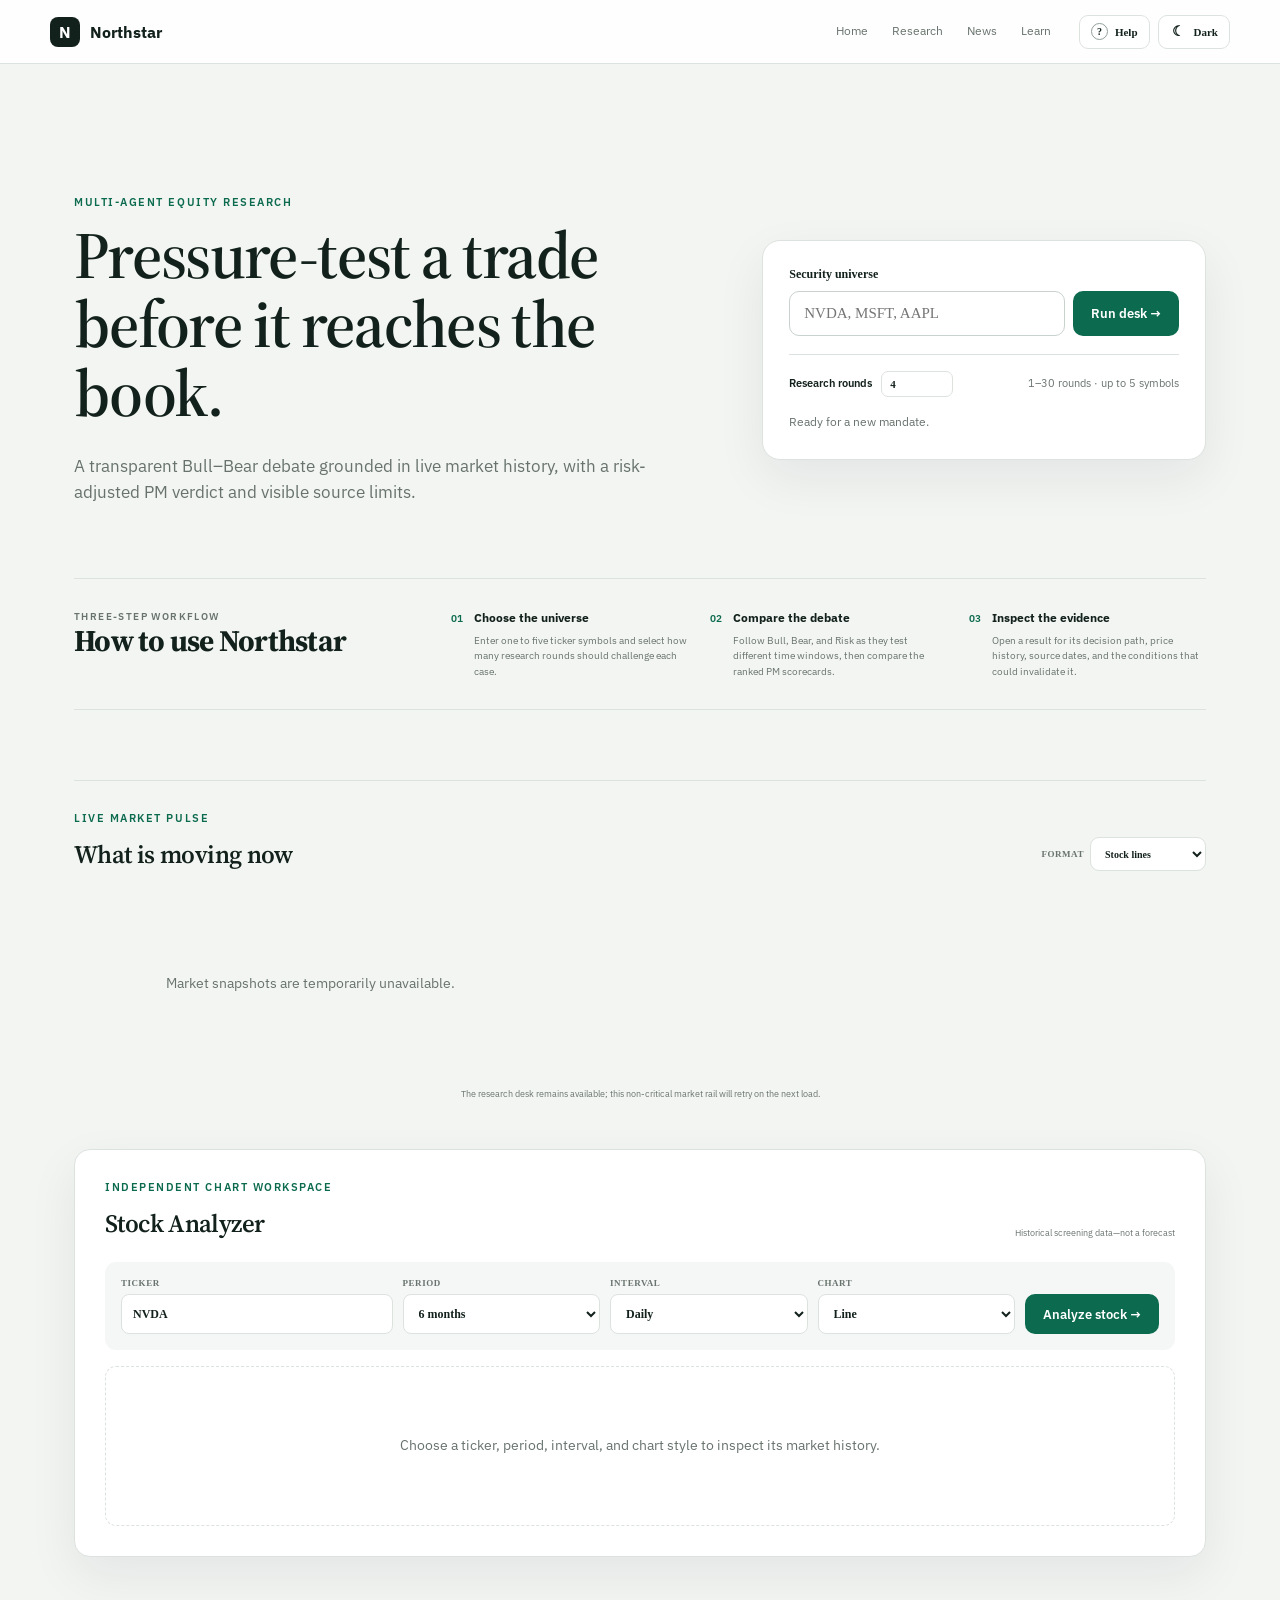
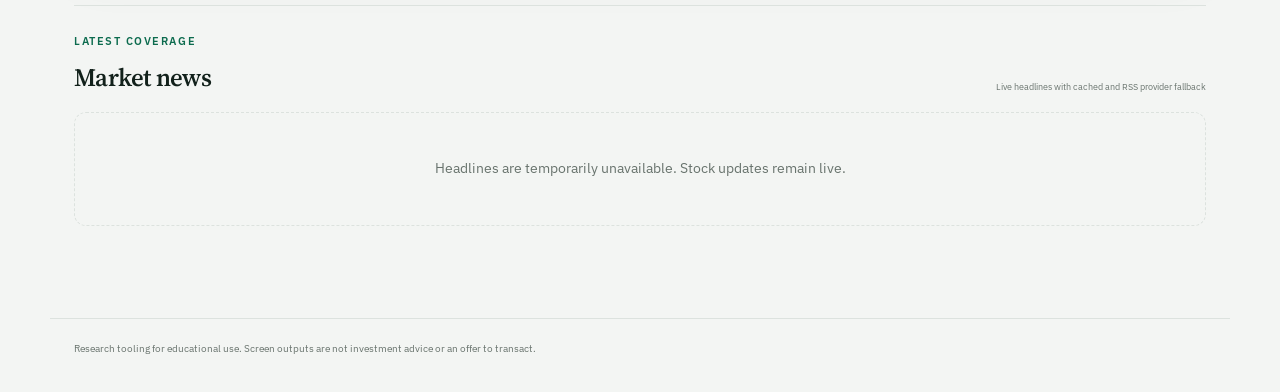
==== frontend/index.html @ edee2363 "Add public beginner learning guide" ====
<!doctype html>
<html lang="en">
<head>
  <meta charset="utf-8">
  <meta name="viewport" content="width=device-width, initial-scale=1">
  <meta name="description" content="Observable multi-agent public-equity research desk">
  <title>Northstar — Trade Debate Desk</title>
  <script>
    (() => {
      try {
        const saved = localStorage.getItem("northstar-theme");
        const theme = saved || (matchMedia("(prefers-color-scheme: dark)").matches ? "dark" : "light");
        document.documentElement.dataset.theme = theme;
        document.documentElement.style.colorScheme = theme;
      } catch (_) {}
    })();
  </script>
  <link rel="preconnect" href="https://fonts.googleapis.com">
  <link rel="preconnect" href="https://fonts.gstatic.com" crossorigin>
  <link href="https://fonts.googleapis.com/css2?family=IBM+Plex+Sans:wght@400;500;600&family=Source+Serif+4:opsz,wght@8..60,500;8..60,600&display=swap" rel="stylesheet">
  <link rel="stylesheet" href="style.css?v=20260731f">
</head>
<body>
  <header class="topbar">
    <a class="brand" href="/" aria-label="Northstar home"><span class="brand-mark">N</span><span>Northstar</span></a>
    <nav class="primary-nav" aria-label="Primary navigation">
      <a href="/">Home</a>
      <a href="#workspace">Research</a>
      <a href="/news.html">News</a>
      <a href="/beginners.html">Learn</a>
    </nav>
    <div class="topbar-actions">
      <button id="help-button" class="help-button" type="button" aria-label="Open guided help">
        <span aria-hidden="true">?</span> Help
      </button>
      <button id="theme-toggle" class="theme-toggle" type="button" aria-label="Switch to dark mode" aria-pressed="false">
        <span class="theme-icon" aria-hidden="true">☾</span>
        <span class="theme-label">Dark</span>
      </button>
    </div>
  </header>

  <main class="shell">
    <section class="hero">
      <div>
        <p class="kicker">Multi-agent equity research</p>
        <h1>Pressure-test a trade<br>before it reaches the book.</h1>
        <p class="lede">A transparent Bull–Bear debate grounded in live market history, with a risk-adjusted PM verdict and visible source limits.</p>
      </div>
      <form id="analyze-form" class="terminal">
        <label for="tickers">Security universe</label>
        <div class="input-row">
          <input id="tickers" name="tickers" placeholder="NVDA, MSFT, AAPL" autocomplete="off" spellcheck="false" required>
          <button id="run-button" type="submit">Run desk <span>→</span></button>
        </div>
        <div class="controls">
          <label for="rounds">Research rounds</label>
          <input id="rounds" name="rounds" type="number" min="1" max="30" value="4" inputmode="numeric">
          <span>1–30 rounds · up to 5 symbols</span>
        </div>
        <p id="status" class="status" role="status" aria-live="polite">Ready for a new mandate.</p>
      </form>
    </section>

    <section id="quick-guide" class="quick-guide" aria-labelledby="guide-title">
      <div class="guide-intro"><p class="kicker">Three-step workflow</p><h2 id="guide-title">How to use Northstar</h2></div>
      <ol>
        <li><span>01</span><div><strong>Choose the universe</strong><p>Enter one to five ticker symbols and select how many research rounds should challenge each case.</p></div></li>
        <li><span>02</span><div><strong>Compare the debate</strong><p>Follow Bull, Bear, and Risk as they test different time windows, then compare the ranked PM scorecards.</p></div></li>
        <li><span>03</span><div><strong>Inspect the evidence</strong><p>Open a result for its decision path, price history, source dates, and the conditions that could invalidate it.</p></div></li>
      </ol>
    </section>

    <section id="market-pulse" class="market-pulse" aria-labelledby="pulse-title">
      <div class="pulse-heading">
        <div>
          <p class="kicker">Live market pulse</p>
          <h2 id="pulse-title">What is moving now</h2>
        </div>
        <div class="pulse-controls" aria-label="Market pulse controls">
          <label for="pulse-format">Format</label>
          <select id="pulse-format" aria-label="Market graph format">
            <option value="line">Stock lines</option>
            <option value="box">Range boxes</option>
          </select>
        </div>
      </div>
      <div id="pulse-viewport" class="pulse-viewport" tabindex="0" aria-label="Recent stock updates">
        <div id="pulse-track" class="pulse-track">
          <div class="pulse-skeleton" aria-label="Loading market snapshots"><i></i><b></b><span></span></div>
          <div class="pulse-skeleton" aria-hidden="true"><i></i><b></b><span></span></div>
          <div class="pulse-skeleton" aria-hidden="true"><i></i><b></b><span></span></div>
          <div class="pulse-skeleton" aria-hidden="true"><i></i><b></b><span></span></div>
        </div>
      </div>
      <p id="pulse-status" class="pulse-status" aria-live="polite">Live daily market history from the same resilient data layer used by the research desk.</p>

      <section id="stock-analyzer" class="stock-analyzer" aria-labelledby="analyzer-title">
        <div class="analyzer-heading">
          <div><p class="kicker">Independent chart workspace</p><h2 id="analyzer-title">Stock Analyzer</h2></div>
          <span>Historical screening data—not a forecast</span>
        </div>
        <form id="analyzer-form" class="analyzer-form">
          <label>Ticker<input id="analyzer-symbol" name="symbol" value="NVDA" maxlength="10" required></label>
          <label>Period<select id="analyzer-period" name="period"><option value="1mo">1 month</option><option value="3mo">3 months</option><option value="6mo" selected>6 months</option><option value="1y">1 year</option><option value="2y">2 years</option></select></label>
          <label>Interval<select id="analyzer-interval" name="interval"><option value="1d">Daily</option><option value="1wk">Weekly</option></select></label>
          <label>Chart<select id="analyzer-chart-type" name="chart"><option value="line">Line</option><option value="candle">Candlestick</option></select></label>
          <button id="analyzer-submit" type="submit">Analyze stock →</button>
        </form>
        <div id="analyzer-output" class="analyzer-output" aria-live="polite">
          <div class="analyzer-empty">Choose a ticker, period, interval, and chart style to inspect its market history.</div>
        </div>
      </section>

      <div class="news-heading">
        <div><p class="kicker">Latest coverage</p><h2>Market news</h2></div>
        <span>Live headlines with cached and RSS provider fallback</span>
      </div>
      <div id="news-grid" class="news-grid">
        <div class="news-skeleton"><i></i><b></b><span></span></div>
        <div class="news-skeleton"><i></i><b></b><span></span></div>
        <div class="news-skeleton"><i></i><b></b><span></span></div>
      </div>
      <div class="news-more-row">
        <button id="news-more" class="news-more" type="button" hidden>Show more articles</button>
      </div>
    </section>

    <section id="workspace" class="workspace" hidden>
      <div class="workspace-head">
        <div><p class="kicker">Research run</p><h2>Investment committee feed</h2></div>
        <div id="run-meta" class="run-meta"></div>
      </div>
      <div id="analysis-progress" class="analysis-progress" role="progressbar" aria-label="Analysis progress" aria-valuemin="0" aria-valuemax="100" aria-valuenow="0">
        <div class="progress-copy"><strong id="progress-stage">Opening the research desk</strong><span id="progress-percent">0%</span></div>
        <div class="progress-track"><span id="progress-fill"></span></div>
      </div>
      <div class="desk-grid">
        <aside class="process-card">
          <div class="section-title"><span>Live agent room</span><span id="event-count">0 events</span></div>
          <div id="debate" class="debate" aria-live="polite"></div>
        </aside>
        <section class="output-card">
          <div class="section-title"><span>PM scorecard</span><span id="source-badge" class="badge">Running</span></div>
          <div id="results" class="results"></div>
        </section>
      </div>
      <details class="method">
        <summary>Methodology & limitations</summary>
        <p id="methodology"></p>
      </details>
    </section>
  </main>

  <footer>Research tooling for educational use. Screen outputs are not investment advice or an offer to transact.</footer>

  <dialog id="stock-detail" class="stock-detail">
    <button id="detail-close" class="detail-close" type="button" aria-label="Close stock detail">×</button>
    <div id="detail-content"></div>
  </dialog>

  <div id="tour" class="tour" hidden>
    <div class="tour-shade" aria-hidden="true"></div>
    <div id="tour-focus" class="tour-focus" aria-hidden="true"></div>
    <section id="tour-card" class="tour-card" role="dialog" aria-modal="true" aria-labelledby="tour-title" aria-describedby="tour-copy">
      <div class="tour-card-head">
        <span id="tour-progress" class="tour-progress">1 of 6</span>
        <button id="tour-close" class="tour-close" type="button" aria-label="Close guided help">×</button>
      </div>
      <p id="tour-kicker" class="tour-kicker">Start here</p>
      <h2 id="tour-title">Choose what to research</h2>
      <p id="tour-copy">Enter up to five ticker symbols and choose 1–30 rounds. Each round tests a different time window and risk lens.</p>
      <div class="tour-actions">
        <button id="tour-back" class="tour-back" type="button">Back</button>
        <button id="tour-next" class="tour-next" type="button">Next <span aria-hidden="true">→</span></button>
      </div>
    </section>
  </div>
  <script src="script.js?v=20260731f"></script>
</body>
</html>
---- frontend/style.css ----
:root{--bg:#f3f5f3;--surface:#fff;--ink:#12211b;--muted:#68736d;--line:#dce2de;--green:#0c6b4e;--green-soft:#e3f1eb;--red:#a53d45;--amber:#9b6a11;--navy:#173b45;--radius:14px;--shadow:0 18px 50px rgba(18,33,27,.07)}html,body{max-width:100%;overflow-x:clip}
*{box-sizing:border-box}html{scroll-behavior:smooth}body{margin:0;background:var(--bg);color:var(--ink);font:14px/1.55 "DM Sans",sans-serif;-webkit-font-smoothing:antialiased}.topbar{height:64px;padding:0 max(24px,calc((100vw - 1180px)/2));display:flex;align-items:center;justify-content:space-between;background:rgba(255,255,255,.9);border-bottom:1px solid var(--line);position:sticky;top:0;z-index:5;backdrop-filter:blur(14px)}.brand{display:flex;gap:10px;align-items:center;color:var(--ink);font:700 16px Manrope;text-decoration:none}.brand-mark{display:grid;place-items:center;width:30px;height:30px;border-radius:8px;background:var(--ink);color:#fff}.system{font-size:12px;color:var(--muted)}.pulse{display:inline-block;width:7px;height:7px;border-radius:50%;background:#20a273;margin-right:7px;box-shadow:0 0 0 4px #dff3eb}.shell{max-width:1180px;margin:auto;padding:76px 24px 64px}.hero{display:grid;grid-template-columns:1fr minmax(420px,.72fr);gap:72px;align-items:center;min-height:420px}.kicker{text-transform:uppercase;letter-spacing:.14em;font:600 11px Manrope;color:var(--green);margin:0 0 12px}.hero h1{font:600 clamp(42px,5.2vw,66px)/1.05 Manrope;margin:0;letter-spacing:-.045em}.lede{font-size:17px;color:var(--muted);max-width:610px;margin:24px 0 0}.terminal{background:var(--surface);border:1px solid var(--line);border-radius:18px;padding:26px;box-shadow:var(--shadow)}.terminal>label{display:block;font:600 12px Manrope;margin-bottom:9px}.input-row{display:flex;gap:8px}.input-row input{min-width:0;flex:1;border:1px solid #c9d2cd;border-radius:10px;padding:13px 14px;font:500 15px "DM Sans";text-transform:uppercase}.input-row input:focus,.controls select:focus{outline:3px solid #d9eee6;border-color:var(--green)}button{border:0;border-radius:10px;background:var(--green);color:#fff;padding:0 18px;font:600 13px Manrope;cursor:pointer;white-space:nowrap}button:hover{background:#095b42}button:disabled{opacity:.5;cursor:wait}.controls{display:flex;align-items:center;gap:9px;border-top:1px solid var(--line);margin-top:18px;padding-top:16px;color:var(--muted);font-size:11px}.controls label{font-weight:600;color:var(--ink)}.controls select{border:1px solid var(--line);border-radius:7px;padding:5px 7px;background:#fff;color:var(--ink);margin-right:auto}.status{min-height:20px;margin:16px 0 0;color:var(--muted);font-size:12px}.status[data-tone=error]{color:var(--red)}.workspace{scroll-margin-top:84px;margin-top:76px}.workspace-head{display:flex;align-items:end;justify-content:space-between;border-bottom:1px solid var(--line);padding-bottom:18px;margin-bottom:18px}.workspace h2{font:600 26px Manrope;margin:0}.run-meta{color:var(--muted);font-size:12px}.desk-grid{display:grid;grid-template-columns:minmax(0,.88fr) minmax(0,1.12fr);gap:18px}.process-card,.output-card{background:var(--surface);border:1px solid var(--line);border-radius:var(--radius);box-shadow:0 8px 30px rgba(18,33,27,.04);overflow:hidden}.section-title{height:52px;padding:0 18px;display:flex;align-items:center;justify-content:space-between;border-bottom:1px solid var(--line);font:600 12px Manrope}.section-title>span:last-child{font:500 10px "DM Sans";color:var(--muted)}.debate{height:610px;overflow:auto;padding:8px 18px}.message{display:grid;grid-template-columns:34px 1fr;gap:10px;padding:14px 0;border-bottom:1px solid #edf0ee;animation:arrive .25s ease}.avatar{width:30px;height:30px;border-radius:9px;display:grid;place-items:center;background:#edf2ef;color:var(--navy);font:700 10px Manrope}.message[data-stance=bull] .avatar{background:var(--green-soft);color:var(--green)}.message[data-stance=bear] .avatar{background:#f8e8e9;color:var(--red)}.message[data-stance=risk] .avatar{background:#f8f0dd;color:var(--amber)}.message[data-stance=decision] .avatar{background:var(--ink);color:#fff}.message-head{display:flex;justify-content:space-between;font-size:11px}.message-head span{color:var(--muted)}.message p{font-size:12px;color:#4f5b55;margin:4px 0 0}.results{padding:18px;display:grid;gap:12px}.badge{padding:3px 8px;border-radius:20px;background:#eef1ef}.badge[data-status=live]{background:var(--green-soft)!important;color:var(--green)!important}.badge[data-status=partial],.badge[data-status=unavailable]{background:#f8f0dd!important;color:var(--amber)!important}.trade{border:1px solid var(--line);border-radius:11px;padding:17px}.trade-top{display:flex;justify-content:space-between;align-items:start}.trade-top>div:first-child{display:flex;align-items:center;gap:9px}.rank{font:600 10px Manrope;color:#9aa39e}.trade h3{font:700 20px Manrope;margin:0}.direction{text-transform:uppercase;font:700 9px Manrope;padding:4px 7px;border-radius:5px;background:#eef1ef}.direction[data-direction=long]{background:var(--green-soft);color:var(--green)}.direction[data-direction=short]{background:#f8e8e9;color:var(--red)}.score{text-align:right}.score strong{font:700 20px Manrope;display:block}.score span{font-size:9px;color:var(--muted);text-transform:uppercase;letter-spacing:.08em}.metrics{display:grid;grid-template-columns:repeat(3,1fr);gap:1px;background:var(--line);margin:15px 0}.metrics div{background:#fafbfa;padding:9px}.metrics span{display:block;color:var(--muted);font-size:9px;text-transform:uppercase;letter-spacing:.07em}.metrics strong{font-size:13px}.positive{color:var(--green)}.negative{color:var(--red)}.thesis{font-size:12px;color:#4e5954;margin:0}.confidence{height:3px;background:#e6ebe8;margin:14px 0}.confidence span{height:100%;display:block;background:var(--green)}details{font-size:11px}summary{cursor:pointer;color:var(--green);font-weight:600}.evidence{display:grid;grid-template-columns:repeat(3,1fr);gap:7px;margin-top:11px}.evidence p{background:#f6f8f7;border-radius:7px;padding:8px;margin:0}.evidence strong,.evidence span,.evidence small{display:block}.evidence small{color:var(--muted);font-size:8px;margin-top:3px}.trade ul{padding-left:16px;color:var(--muted)}.method{margin-top:12px;background:#e9eeeb;border-radius:10px;padding:13px 16px}.method p{color:var(--muted);font-size:11px;margin:8px 0 0}.loader,.empty{padding:65px 20px;text-align:center;color:var(--muted)}.loader i{display:block;width:22px;height:22px;margin:0 auto 12px;border:2px solid var(--line);border-top-color:var(--green);border-radius:50%;animation:spin .8s linear infinite}.empty strong{display:block;color:var(--ink)}footer{max-width:1180px;margin:auto;border-top:1px solid var(--line);padding:22px 24px 36px;color:var(--muted);font-size:10px}@keyframes spin{to{transform:rotate(360deg)}}@keyframes arrive{from{opacity:0;transform:translateY(5px)}}@media(max-width:850px){.shell{padding-top:48px}.hero{grid-template-columns:1fr;gap:36px}.desk-grid{grid-template-columns:1fr}.debate{height:420px}.system{display:none}}@media(max-width:520px){.shell{padding:36px 15px}.hero h1{font-size:39px}.terminal{padding:18px}.input-row{display:grid}.input-row button{height:44px}.controls>span{display:none}.workspace-head{align-items:start;gap:12px}.evidence{grid-template-columns:1fr}.metrics{grid-template-columns:1fr}.debate{height:360px}}
@media(prefers-reduced-motion:reduce){*{scroll-behavior:auto!important;animation:none!important}}
.pulse-warn{background:#c6861a;box-shadow:0 0 0 4px #faefd9}

/* Interactive price evidence */
.chart-widget{margin:16px 0 14px;padding:14px 14px 8px;border:1px solid var(--line);border-radius:10px;background:#fbfcfb}
.chart-head{display:flex;align-items:flex-start;justify-content:space-between;gap:12px;margin-bottom:7px}.chart-head>div:first-child{display:flex;align-items:baseline;gap:8px;flex-wrap:wrap}.chart-label{flex-basis:100%;font:600 10px Manrope;text-transform:uppercase;letter-spacing:.09em;color:var(--muted)}.chart-head strong{font:700 16px Manrope}.chart-head small{font-size:9px;color:var(--muted)}.range-control{display:flex;padding:2px;border:1px solid var(--line);border-radius:7px;background:#fff}.range-control button{padding:4px 8px;border-radius:5px;background:transparent;color:var(--muted);font:600 9px Manrope}.range-control button[aria-pressed=true]{background:var(--ink);color:#fff}.chart-stage{position:relative}.price-chart{display:block;width:100%;height:auto;min-height:150px;outline:none}.price-chart:focus-visible{outline:3px solid #d9eee6;border-radius:6px}.chart-grid{stroke:#e6ebe8;stroke-width:1}.axis-label{fill:#8a948f;font:8px "DM Sans"}.chart-area{pointer-events:none}.chart-line{fill:none;stroke:var(--green);stroke-width:2.5;stroke-linecap:round;stroke-linejoin:round;pointer-events:none}.chart-hit{fill:transparent;cursor:crosshair}.chart-cursor{stroke:#6f7c76;stroke-width:1;stroke-dasharray:3 3;pointer-events:none}.chart-point{fill:#fff;stroke:var(--green);stroke-width:2.5;pointer-events:none}.chart-tooltip{position:absolute;z-index:2;transform:translate(-50%,-112%);display:grid;min-width:92px;padding:7px 9px;border-radius:7px;background:var(--ink);color:#fff;box-shadow:0 7px 18px rgba(18,33,27,.2);pointer-events:none;text-align:center}.chart-tooltip strong{font:600 11px Manrope}.chart-tooltip span{font-size:8px;color:#cbd4cf}.chart-tooltip[hidden]{display:none}.chart-source,.chart-empty{margin:3px 0 0;color:var(--muted);font-size:8px}.chart-empty{padding:34px;text-align:center}

/* Guided help vignette */
.topbar-actions{display:flex;align-items:center;gap:18px}.help-button{display:flex;align-items:center;gap:7px;height:34px;padding:0 11px;background:#fff;color:var(--ink);border:1px solid var(--line);border-radius:9px;font:600 11px Manrope}.help-button:hover{background:#f2f6f4;border-color:#bdcac3}.help-button>span{display:grid;place-items:center;width:17px;height:17px;border:1px solid #91a099;border-radius:50%;font-size:10px}.tour[hidden]{display:none}.tour{position:fixed;inset:0;z-index:1000}.tour-shade{display:none}.tour-focus{position:fixed;z-index:1000;border:2px solid #78b59f;border-radius:14px;box-shadow:0 0 0 9999px rgba(11,23,18,.66),0 0 0 5px rgba(120,181,159,.2);pointer-events:none;transition:all .24s ease}.tour-card{position:fixed;z-index:1001;padding:20px;border:1px solid rgba(255,255,255,.2);border-radius:14px;background:#fff;color:var(--ink);box-shadow:0 22px 70px rgba(0,0,0,.3);outline:none;transition:left .24s ease,top .24s ease}.tour-card-head{display:flex;align-items:center;justify-content:space-between}.tour-progress{font:600 9px Manrope;color:var(--muted);text-transform:uppercase;letter-spacing:.1em}.tour-close{display:grid;place-items:center;width:28px;height:28px;padding:0;border:0;border-radius:50%;background:#eff3f1;color:var(--ink);font-size:18px}.tour-kicker{margin:14px 0 5px;color:var(--green);font:600 10px Manrope;text-transform:uppercase;letter-spacing:.1em}.tour-card h2{margin:0;font:600 19px/1.25 Manrope}.tour-card>p:not(.tour-kicker){margin:9px 0 18px;color:#5f6b65;font-size:12px}.tour-actions{display:flex;align-items:center;justify-content:space-between;gap:8px}.tour-actions button{min-width:82px;height:36px}.tour-back{background:#edf2ef;color:var(--ink)}.tour-back:disabled{visibility:hidden}.tour-next{background:var(--green)}.tour-open{overflow:hidden}

@media(max-width:850px){.topbar-actions{gap:8px}.help-button{padding:0 9px}.help-button>span{width:16px;height:16px}.tour-focus{transition:none}.tour-card{transition:none}}
@media(max-width:520px){.chart-widget{margin-left:-4px;margin-right:-4px;padding:10px 8px 6px}.price-chart{min-height:128px}.chart-head>div:first-child{gap:5px}.system{display:none}.tour-card{left:16px!important;right:16px;width:auto!important;bottom:16px;top:auto!important}.tour-focus{border-radius:10px}}

/* Theme control and dark palette */
.theme-toggle{display:flex;align-items:center;gap:7px;height:34px;padding:0 11px;background:var(--surface);color:var(--ink);border:1px solid var(--line);border-radius:9px;font:600 11px Manrope}.theme-toggle:hover{background:var(--surface-soft,#f2f6f4);border-color:var(--line-strong,#bdcac3)}.theme-icon{display:grid;place-items:center;width:17px;height:17px;font-size:14px;line-height:1}
:root[data-theme="dark"]{--bg:#0e1512;--surface:#151f1b;--surface-soft:#1b2822;--ink:#edf5f0;--muted:#9aa9a1;--line:#2a3932;--line-strong:#3d5047;--green:#4fc39a;--green-soft:#183a2d;--red:#f08087;--amber:#e0ad4f;--navy:#a8d8e2;--shadow:0 18px 50px rgba(0,0,0,.26)}
:root[data-theme="dark"] body{background:var(--bg)}:root[data-theme="dark"] .topbar{background:rgba(14,21,18,.9)}:root[data-theme="dark"] .brand-mark{background:#edf5f0;color:#12211b}:root[data-theme="dark"] .terminal,:root[data-theme="dark"] .process-card,:root[data-theme="dark"] .output-card,:root[data-theme="dark"] .trade{background:var(--surface)}:root[data-theme="dark"] .input-row input,:root[data-theme="dark"] .controls select{background:#101814;color:var(--ink);border-color:var(--line-strong)}:root[data-theme="dark"] .input-row input::placeholder{color:#75847c}:root[data-theme="dark"] .help-button{background:var(--surface);color:var(--ink);border-color:var(--line)}:root[data-theme="dark"] .help-button:hover{background:var(--surface-soft);border-color:var(--line-strong)}:root[data-theme="dark"] .message{border-color:#26352e}:root[data-theme="dark"] .message p,:root[data-theme="dark"] .thesis{color:#bdcac3}:root[data-theme="dark"] .avatar{background:#24332c}:root[data-theme="dark"] .message[data-stance=bear] .avatar{background:#42272b}:root[data-theme="dark"] .message[data-stance=risk] .avatar{background:#3f3520}:root[data-theme="dark"] .metrics div,:root[data-theme="dark"] .evidence p,:root[data-theme="dark"] .chart-widget{background:#111a16}:root[data-theme="dark"] .confidence,:root[data-theme="dark"] .chart-grid{background:#293831}:root[data-theme="dark"] .range-control{background:#101814}:root[data-theme="dark"] .range-control button[aria-pressed=true]{background:#e6f0eb;color:#12211b}:root[data-theme="dark"] .chart-grid{stroke:#2b3b34}:root[data-theme="dark"] .chart-point{fill:#111a16}:root[data-theme="dark"] .method{background:#17231e}:root[data-theme="dark"] .badge{background:#25322c}:root[data-theme="dark"] .tour-card{background:#17211d;color:var(--ink);border-color:#3a4a43}:root[data-theme="dark"] .tour-card>p:not(.tour-kicker){color:#afbeb6}:root[data-theme="dark"] .tour-close,:root[data-theme="dark"] .tour-back{background:#26342e;color:var(--ink)}
@media(max-width:520px){.theme-toggle{padding:0 9px}.theme-label{display:none}}

/* Deliberate analysis progress and custom round depth */
.controls input[type="number"]{width:72px;margin-right:auto;padding:6px 8px;border:1px solid var(--line);border-radius:7px;background:var(--surface);color:var(--ink);font:600 11px "DM Sans"}.controls input[type="number"]:focus{outline:3px solid #d9eee6;border-color:var(--green)}.analysis-progress{margin:0 0 18px;padding:13px 16px;border:1px solid var(--line);border-radius:10px;background:var(--surface);transition:opacity .25s ease}.progress-copy{display:flex;justify-content:space-between;gap:12px;margin-bottom:8px;font-size:10px}.progress-copy strong{font:600 10px Manrope;color:var(--ink)}.progress-copy span{color:var(--muted);font-variant-numeric:tabular-nums}.progress-track{height:5px;border-radius:10px;background:#dfe6e2;overflow:hidden}.progress-track span{display:block;width:0;height:100%;border-radius:inherit;background:linear-gradient(90deg,var(--green),#4fc39a);transition:width .2s ease}.analysis-progress[data-complete="true"] .progress-track span{background:var(--green)}.rank{min-width:18px}
:root[data-theme="dark"] .controls input[type="number"]{background:#101814;border-color:var(--line-strong)}:root[data-theme="dark"] .analysis-progress{background:var(--surface)}:root[data-theme="dark"] .progress-track{background:#2a3932}
@media(max-width:520px){.controls input[type="number"]{margin-right:0}.controls{flex-wrap:wrap}.analysis-progress{padding:11px 13px}}

/* Keep walkthrough instructions anchored while the spotlight moves */
.tour-card{left:50%;top:50%;width:min(360px,calc(100vw - 32px));max-height:calc(100vh - 32px);overflow:auto;transform:translate(-50%,-50%);transition:opacity .2s ease,transform .2s ease}
@media(max-width:520px){.tour-card{left:50%!important;right:auto!important;top:50%!important;bottom:auto!important;width:calc(100vw - 32px)!important;transform:translate(-50%,-50%)}}

/* Multi-security hierarchy, full-height room, and debate evidence chart */
.process-card{display:flex;min-height:0;flex-direction:column}.debate{height:auto;min-height:610px;flex:1}.output-card{min-width:0}
.trade{position:relative;transition:border-color .2s ease,box-shadow .2s ease}.trade[data-rank="1"]{border:2px solid #d5ad35;box-shadow:inset 0 0 0 1px rgba(213,173,53,.14),0 8px 22px rgba(139,104,0,.08)}.trade[data-rank="2"]{border:2px solid #aeb4bd;box-shadow:inset 0 0 0 1px rgba(174,180,189,.12)}.trade[data-rank="3"]{border:2px solid #a66a43;box-shadow:inset 0 0 0 1px rgba(166,106,67,.12)}
.trade[data-rank="1"] .rank{background:#f6e6a9;color:#6d5200}.trade[data-rank="2"] .rank{background:#e7eaee;color:#515964}.trade[data-rank="3"] .rank{background:#ead1bf;color:#714323}.rank{display:inline-flex;align-items:center;justify-content:center;min-height:22px;padding:3px 7px;border-radius:6px;background:#eef1ef;font-weight:700;letter-spacing:.04em}
.trade-actions{display:flex;align-items:center;gap:10px}.trade-expand{height:30px;padding:0 10px;border:1px solid var(--line);background:var(--surface);color:var(--ink);font-size:9px}.trade-expand:hover{background:var(--surface-soft,#f2f6f4)}.trade-body[hidden]{display:none}
.debate-chart-widget{margin:16px 0 14px;padding:14px 14px 8px;border:1px solid var(--line);border-radius:10px;background:#fbfcfb}.debate-chart-head{display:flex;justify-content:space-between;gap:12px;align-items:flex-start}.debate-chart-head>div:first-child{display:grid;gap:2px}.debate-chart-head>div:first-child span{font:600 9px Manrope;text-transform:uppercase;letter-spacing:.09em;color:var(--muted)}.debate-chart-head strong{font:600 12px Manrope}.debate-legend{display:flex;gap:10px;font:600 9px Manrope}.debate-legend span{display:flex;align-items:center;gap:5px}.debate-legend span:before{content:"";width:8px;height:3px;border-radius:3px;background:var(--green)}.debate-legend [data-series="bear"]:before{background:var(--red)}
.debate-chart-stage{position:relative}.debate-chart{display:block;width:100%;height:auto;min-height:145px;outline:none}.debate-chart:focus-visible{outline:3px solid #d9eee6;border-radius:6px}.debate-grid{stroke:var(--line);stroke-width:1}.debate-grid.midpoint{stroke-dasharray:4 4;stroke:var(--muted)}.debate-line{fill:none;stroke-width:2.5;stroke-linecap:round;stroke-linejoin:round;pointer-events:none}.bull-line{stroke:var(--green)}.bear-line{stroke:var(--red)}.debate-node{stroke-width:2;pointer-events:none;transition:r .12s ease}.bull-node{fill:var(--surface);stroke:var(--green)}.bear-node{fill:var(--surface);stroke:var(--red)}.debate-node.active{r:5}.debate-hit{fill:transparent;cursor:crosshair}.debate-tooltip{position:absolute;z-index:2;display:grid;min-width:152px;padding:8px 10px;border-radius:7px;background:var(--ink);color:var(--surface);box-shadow:0 7px 18px rgba(0,0,0,.2);pointer-events:none;transform:translate(-50%,-104%);text-align:center}.debate-tooltip strong{font:600 10px Manrope}.debate-tooltip span{font-size:9px}.debate-tooltip small{color:var(--muted);font-size:8px}.debate-tooltip[hidden]{display:none}

/* Neutral black dark mode; color is reserved for evidence and status. */
:root[data-theme="dark"]{--bg:#050506;--surface:#0d0d0f;--surface-soft:#171719;--ink:#f2f2f1;--muted:#9d9da2;--line:#29292c;--line-strong:#414146;--green:#4fc39a;--green-soft:#10271f;--red:#f08087;--amber:#e0ad4f;--navy:#a8d8e2;--shadow:0 18px 50px rgba(0,0,0,.48)}
:root[data-theme="dark"] .topbar{background:rgba(5,5,6,.92)}:root[data-theme="dark"] .brand-mark{background:#f2f2f1;color:#080809}:root[data-theme="dark"] .input-row input,:root[data-theme="dark"] .controls select,:root[data-theme="dark"] .controls input[type="number"]{background:#09090a}:root[data-theme="dark"] .message{border-color:#29292c}:root[data-theme="dark"] .message p,:root[data-theme="dark"] .thesis{color:#b8b8bd}:root[data-theme="dark"] .avatar{background:#232326}:root[data-theme="dark"] .metrics div,:root[data-theme="dark"] .evidence p,:root[data-theme="dark"] .chart-widget,:root[data-theme="dark"] .debate-chart-widget{background:#09090a}:root[data-theme="dark"] .confidence,:root[data-theme="dark"] .progress-track{background:#252528}:root[data-theme="dark"] .range-control{background:#09090a}:root[data-theme="dark"] .range-control button[aria-pressed=true]{background:#f0f0ef;color:#09090a}:root[data-theme="dark"] .chart-grid{stroke:#29292c}:root[data-theme="dark"] .chart-point{fill:#09090a}:root[data-theme="dark"] .method{background:#111113}:root[data-theme="dark"] .badge{background:#242426}:root[data-theme="dark"] .direction[data-direction="watch"]{background:#29292c;color:#d7d7da}:root[data-theme="dark"] .tour-card{background:#101012;border-color:#39393d}:root[data-theme="dark"] .tour-close,:root[data-theme="dark"] .tour-back{background:#252528}:root[data-theme="dark"] .bull-node,:root[data-theme="dark"] .bear-node{fill:#09090a}:root[data-theme="dark"] .trade-expand{background:#111113}

@media(max-width:850px){.process-card{height:520px}.debate{min-height:0}.trade-actions{align-items:flex-end;flex-direction:column}.debate-chart{min-height:130px}}
@media(max-width:520px){.process-card{height:440px}.trade-top{gap:12px}.trade-top>div:first-child{flex-wrap:wrap}.trade-actions{gap:5px}.trade-expand{height:28px}.debate-chart-widget{margin-left:-4px;margin-right:-4px;padding:10px 8px 6px}.debate-legend{display:grid;gap:2px}.debate-chart{min-height:120px}}

/* Live market pulse and sourced news */
.market-pulse{margin-top:38px;padding:30px 0 8px;border-top:1px solid var(--line)}.pulse-heading,.news-heading{display:flex;align-items:end;justify-content:space-between;gap:20px}.pulse-heading h2,.news-heading h2{margin:0;font:600 25px Manrope}.pulse-controls{display:flex;gap:6px}.pulse-controls button{height:34px;min-width:36px;padding:0 11px;border:1px solid var(--line);background:var(--surface);color:var(--ink)}.pulse-controls button:hover{background:var(--surface-soft,#f2f6f4)}.pulse-viewport{margin:20px calc(50% - 50vw) 0;padding:18px max(24px,calc((100vw - 1180px)/2));overflow-x:auto;scrollbar-width:none;scroll-snap-type:x mandatory;outline:none}.pulse-viewport::-webkit-scrollbar{display:none}.pulse-viewport:focus-visible{outline:3px solid #d9eee6;outline-offset:-3px}.pulse-track{display:flex;gap:16px;width:max-content;min-width:100%}.pulse-card{width:min(330px,72vw);padding:18px;border:1px solid var(--line);border-radius:13px;background:var(--surface);box-shadow:0 8px 24px rgba(18,33,27,.05);scroll-snap-align:center;opacity:.58;transform:scale(.9);transition:transform .45s ease,opacity .45s ease,box-shadow .45s ease}.pulse-card.is-active{opacity:1;transform:scale(1.06);box-shadow:0 16px 38px rgba(18,33,27,.13)}.pulse-card-head{display:flex;align-items:center;justify-content:space-between}.pulse-card-head strong{font:700 17px Manrope}.pulse-card-head span{font:600 12px Manrope}.pulse-price{margin-top:3px;font:600 12px Manrope;color:var(--muted)}.pulse-chart{display:block;width:100%;height:76px;margin:10px 0 6px;overflow:visible}.pulse-chart path{fill:none;stroke:var(--green);stroke-width:2.4;stroke-linecap:round;stroke-linejoin:round}.pulse-chart.negative-chart path{stroke:var(--red)}.pulse-card-foot{display:flex;justify-content:space-between;gap:12px;color:var(--muted);font-size:8px}.pulse-card-foot span:last-child{overflow:hidden;text-overflow:ellipsis;white-space:nowrap;text-align:right}.pulse-loading{display:grid;min-height:150px;width:min(520px,80vw);place-items:center;color:var(--muted)}.pulse-status{margin:10px 0 0;text-align:center;color:var(--muted);font-size:9px}
.news-heading{margin-top:48px;padding-top:28px;border-top:1px solid var(--line)}.news-heading>span{max-width:310px;text-align:right;color:var(--muted);font-size:9px}.news-grid{display:grid;grid-template-columns:repeat(3,1fr);gap:12px;margin-top:18px}.news-card{display:flex;min-height:145px;flex-direction:column;padding:17px;border:1px solid var(--line);border-radius:12px;background:var(--surface);color:var(--ink);text-decoration:none;transition:transform .2s ease,border-color .2s ease,box-shadow .2s ease}.news-card:hover,.news-card:focus-visible{transform:translateY(-3px);border-color:var(--green);box-shadow:0 12px 28px rgba(18,33,27,.08);outline:none}.news-card.lead-news{grid-column:span 2}.news-meta{font-size:8px;color:var(--muted);text-transform:uppercase;letter-spacing:.06em}.news-card strong{margin:12px 0 20px;font:600 15px/1.4 Manrope}.lead-news strong{max-width:680px;font-size:19px}.news-link{margin-top:auto;color:var(--green);font:600 9px Manrope}.news-loading{grid-column:1/-1;padding:45px;text-align:center;color:var(--muted);border:1px dashed var(--line);border-radius:12px}
:root[data-theme="dark"] .pulse-card,:root[data-theme="dark"] .news-card,:root[data-theme="dark"] .pulse-controls button{background:#0d0d0f}:root[data-theme="dark"] .pulse-card.is-active{box-shadow:0 18px 42px rgba(0,0,0,.62)}
@media(prefers-reduced-motion:reduce){.pulse-card{transition:none}.news-card{transition:none}}
@media(max-width:850px){.market-pulse{margin-top:56px}.news-grid{grid-template-columns:repeat(2,1fr)}.news-card.lead-news{grid-column:span 2}}
@media(max-width:520px){.pulse-heading,.news-heading{align-items:start}.pulse-heading h2,.news-heading h2{font-size:22px}.pulse-viewport{padding-left:42px;padding-right:42px}.pulse-card{width:76vw}.pulse-controls #pulse-pause{display:none}.news-heading>span{display:none}.news-grid{grid-template-columns:1fr}.news-card.lead-news{grid-column:auto}.lead-news strong{font-size:16px}}
.pulse-track:before,.pulse-track:after{content:"";width:max(0px,calc(50vw - 190px));flex:0 0 auto}

/* Continuous market tape, detail dialog, and OHLCV analyzer */
.pulse-controls{align-items:center}.pulse-controls label{font:600 9px Manrope;color:var(--muted);text-transform:uppercase;letter-spacing:.06em}.pulse-controls select{height:34px;padding:0 30px 0 10px;border:1px solid var(--line);border-radius:9px;background:var(--surface);color:var(--ink);font:600 10px Manrope}.pulse-viewport{scroll-snap-type:none;cursor:grab;overscroll-behavior-x:contain;user-select:none}.pulse-viewport:active{cursor:grabbing}.pulse-track:before,.pulse-track:after{display:none}.pulse-card{flex:0 0 min(330px,72vw);color:var(--ink);text-align:left;white-space:normal;scroll-snap-align:none}.pulse-card:hover{background:var(--surface);border-color:var(--line-strong,var(--line))}.pulse-card:focus-visible{outline:3px solid #78b59f;outline-offset:3px}.pulse-boxes{display:flex;height:76px;align-items:end;gap:4px;margin:10px 0 6px;padding-top:5px}.pulse-boxes i{min-width:5px;flex:1;border-radius:2px 2px 0 0;background:var(--green);opacity:.86}.pulse-boxes i.down{background:var(--red)}.pulse-card-foot span:first-child{font-variant-numeric:tabular-nums}
.stock-detail{width:min(760px,calc(100vw - 28px));padding:26px;border:1px solid var(--line);border-radius:16px;background:var(--surface);color:var(--ink);box-shadow:0 26px 90px rgba(0,0,0,.48)}.stock-detail::backdrop{background:rgba(0,0,0,.72);backdrop-filter:blur(4px)}.detail-close{position:absolute;right:16px;top:16px;width:34px;height:34px;padding:0;border-radius:50%;background:var(--surface-soft,#eef2ef);color:var(--ink);font-size:20px}.detail-title{display:flex;align-items:start;justify-content:space-between;gap:20px}.detail-title h2{margin:0;font:700 30px Manrope}.detail-title span{color:var(--muted);font-size:10px}.detail-title>strong{font:700 20px Manrope}.detail-price{margin:3px 0 15px;color:var(--muted);font:600 14px Manrope}.detail-chart{padding:18px;border:1px solid var(--line);border-radius:12px;background:var(--bg)}.detail-chart .pulse-chart{height:220px;margin:0}.detail-chart .pulse-chart path{stroke-width:3}.detail-meta{display:grid;grid-template-columns:1fr 1fr;gap:10px;margin:14px 0}.detail-meta span{padding:10px;border-radius:8px;background:var(--surface-soft,#f4f6f5);color:var(--muted);font-size:9px}.detail-meta strong{display:block;margin-top:2px;color:var(--ink);font-size:11px}.stock-detail #detail-analyze{height:40px}
.stock-analyzer{margin-top:48px;padding:30px;border:1px solid var(--line);border-radius:16px;background:var(--surface);box-shadow:var(--shadow)}.analyzer-heading{display:flex;align-items:end;justify-content:space-between;gap:20px}.analyzer-heading h2{margin:0;font:600 25px Manrope}.analyzer-heading>span{color:var(--muted);font-size:9px}.analyzer-form{display:grid;grid-template-columns:1.1fr repeat(3,.8fr) auto;gap:10px;align-items:end;margin-top:22px;padding:16px;border-radius:11px;background:var(--surface-soft,#f5f7f6)}.analyzer-form label{display:grid;gap:6px;color:var(--muted);font:600 9px Manrope;text-transform:uppercase;letter-spacing:.06em}.analyzer-form input,.analyzer-form select{height:40px;min-width:0;padding:0 11px;border:1px solid var(--line);border-radius:8px;background:var(--surface);color:var(--ink);font:600 12px "DM Sans";text-transform:none}.analyzer-form input{text-transform:uppercase}.analyzer-form button{height:40px}.analyzer-output{min-height:160px;margin-top:16px}.analyzer-empty{display:grid;min-height:160px;place-items:center;border:1px dashed var(--line);border-radius:11px;color:var(--muted);text-align:center}.analyzer-summary{display:flex;align-items:start;justify-content:space-between;gap:20px;padding:4px 2px 15px}.analyzer-summary>div:first-child{display:grid}.analyzer-summary span{color:var(--muted);font:600 10px Manrope;text-transform:uppercase;letter-spacing:.06em}.analyzer-summary>div:first-child strong{font:700 28px Manrope}.analyzer-summary small{color:var(--muted);font-size:9px}.analyzer-summary>div:last-child{text-align:right}.analyzer-summary>div:last-child strong{display:block;font:700 22px Manrope}.analyzer-summary>div:last-child span{font-size:8px}.analyzer-metrics{display:grid;grid-template-columns:repeat(5,1fr);gap:1px;background:var(--line);border:1px solid var(--line);border-radius:9px;overflow:hidden}.analyzer-metrics div{padding:11px;background:var(--surface)}.analyzer-metrics span{display:block;color:var(--muted);font-size:8px;text-transform:uppercase;letter-spacing:.06em}.analyzer-metrics strong{font:600 12px Manrope}.analyzer-stage{position:relative;margin-top:15px;padding:8px;border:1px solid var(--line);border-radius:11px;background:var(--bg)}.analyzer-svg{display:block;width:100%;height:auto;min-height:280px;outline:none}.analyzer-svg:focus-visible{outline:3px solid #78b59f}.analyzer-grid{stroke:var(--line);stroke-width:1}.analyzer-axis{fill:var(--muted);font:9px "DM Sans"}.analyzer-line{fill:none;stroke:var(--green);stroke-width:2.5;stroke-linecap:round;stroke-linejoin:round}.candle line{stroke-width:1}.candle rect{stroke-width:1}.candle.up line,.candle.up rect{stroke:var(--green);fill:var(--green)}.candle.down line,.candle.down rect{stroke:var(--red);fill:var(--red)}.analyzer-hit{fill:transparent;cursor:crosshair}.analyzer-cursor{stroke:var(--muted);stroke-width:1;stroke-dasharray:4 4}.analyzer-point{fill:var(--surface);stroke:var(--green);stroke-width:2}.analyzer-tooltip{position:absolute;z-index:2;display:grid;min-width:190px;padding:8px 10px;border-radius:8px;background:var(--ink);color:var(--surface);text-align:center;pointer-events:none;transform:translate(-50%,-108%);box-shadow:0 8px 24px rgba(0,0,0,.26)}.analyzer-tooltip strong{font:600 11px Manrope}.analyzer-tooltip span,.analyzer-tooltip small{font-size:8px}.analyzer-tooltip small{color:var(--muted)}.analyzer-tooltip[hidden]{display:none}.analyzer-source{margin:7px 2px 0;color:var(--muted);font-size:8px}
:root[data-theme="dark"] .pulse-controls select,:root[data-theme="dark"] .stock-analyzer,:root[data-theme="dark"] .stock-detail,:root[data-theme="dark"] .analyzer-form input,:root[data-theme="dark"] .analyzer-form select,:root[data-theme="dark"] .analyzer-metrics div{background:#0d0d0f}:root[data-theme="dark"] .analyzer-form,:root[data-theme="dark"] .detail-meta span{background:#171719}:root[data-theme="dark"] .analyzer-stage,:root[data-theme="dark"] .detail-chart{background:#070708}
@media(max-width:850px){.analyzer-form{grid-template-columns:repeat(2,1fr)}.analyzer-form button{grid-column:span 2}.analyzer-metrics{grid-template-columns:repeat(3,1fr)}}
@media(max-width:520px){.pulse-controls label{display:none}.pulse-controls select{max-width:124px}.stock-analyzer{padding:20px 14px}.analyzer-heading{align-items:start}.analyzer-heading>span{display:none}.analyzer-form{grid-template-columns:1fr 1fr;padding:12px}.analyzer-metrics{grid-template-columns:1fr 1fr}.analyzer-svg{min-height:210px}.detail-meta{grid-template-columns:1fr}.stock-detail{padding:22px 14px}.detail-chart .pulse-chart{height:160px}}

/* Deployment-safe loading states */
.pulse-skeleton{width:min(330px,72vw);height:186px;flex:0 0 min(330px,72vw);padding:18px;border:1px solid var(--line);border-radius:13px;background:var(--surface);overflow:hidden}.pulse-skeleton i,.pulse-skeleton b,.pulse-skeleton span,.news-skeleton i,.news-skeleton b,.news-skeleton span{display:block;border-radius:6px;background:linear-gradient(100deg,var(--surface-soft,#edf1ef) 25%,var(--line) 45%,var(--surface-soft,#edf1ef) 65%);background-size:220% 100%;animation:skeleton-shift 1.3s ease-in-out infinite}.pulse-skeleton i{width:48px;height:18px}.pulse-skeleton b{width:84px;height:11px;margin-top:9px}.pulse-skeleton span{height:75px;margin-top:18px}.news-skeleton{min-height:145px;padding:17px;border:1px solid var(--line);border-radius:12px;background:var(--surface)}.news-skeleton i{width:38%;height:8px}.news-skeleton b{width:88%;height:17px;margin-top:18px}.news-skeleton span{width:26%;height:9px;margin-top:42px}@keyframes skeleton-shift{to{background-position:-220% 0}}:root[data-theme="dark"] .pulse-skeleton,:root[data-theme="dark"] .news-skeleton{background:#0d0d0f}@media(prefers-reduced-motion:reduce){.pulse-skeleton i,.pulse-skeleton b,.pulse-skeleton span,.news-skeleton i,.news-skeleton b,.news-skeleton span{animation:none}}

/* Editorial market coverage */
.pulse-card-foot span:last-child{color:var(--green);font-weight:700}
.news-grid{grid-template-columns:repeat(12,1fr);gap:14px}
.news-card{grid-column:span 4;min-height:300px;padding:0;overflow:hidden}
.news-card.lead-news{grid-column:span 8;display:grid;grid-template-columns:1.2fr 1fr}
.news-visual{position:relative;min-height:142px;overflow:hidden;background:#16251f}
.lead-news .news-visual{min-height:300px}
.news-visual img{width:100%;height:100%;object-fit:cover;transition:transform .45s ease}
.news-card:hover .news-visual img{transform:scale(1.035)}
.news-visual svg{display:none;position:absolute;inset:auto 0 10px;width:100%;height:65%;padding:0 18px}
.news-visual svg path{fill:none;stroke:#69d3ad;stroke-width:3;stroke-linecap:round;stroke-linejoin:round}
.news-visual.is-fallback{background:linear-gradient(145deg,#101c18,#17372c)}
.news-visual.is-fallback svg{display:block}
.news-visual-label{position:absolute;left:14px;top:13px;z-index:1;color:#bce9d9;font:700 9px Manrope;text-transform:uppercase;letter-spacing:.12em}
.news-body{display:flex;min-width:0;flex:1;flex-direction:column;padding:17px}
.news-byline{display:flex;align-items:center;gap:8px;flex-wrap:wrap}
.trending-badge{padding:4px 7px;border-radius:999px;background:#f0b429;color:#201703;font:800 8px Manrope;text-transform:uppercase;letter-spacing:.08em}
.news-card.is-trending{border-color:#9b762a;box-shadow:inset 0 0 0 1px rgba(240,180,41,.2)}
.news-card strong{margin:12px 0 20px}
.lead-news strong{font-size:21px}
:root[data-theme="dark"] .news-visual.is-fallback{background:linear-gradient(145deg,#0b1511,#122c23)}
@media(max-width:850px){.news-card{grid-column:span 6}.news-card.lead-news{grid-column:1/-1}}
@media(max-width:620px){.news-card,.news-card.lead-news{grid-column:1/-1;display:flex}.news-card{min-height:0}.news-visual,.lead-news .news-visual{min-height:170px}.lead-news strong{font-size:17px}}

/* Verified article imagery, progressive news disclosure, chart view switch */
.news-card.is-trending{border-color:var(--line);box-shadow:none}
.trending-badge,.news-visual.is-fallback svg{display:none}
.news-card.no-image{min-height:220px;background:linear-gradient(145deg,var(--surface),var(--surface-soft,#f2f5f3))}
.news-card.lead-news.no-image{display:flex;min-height:300px}
.news-card.lead-news.no-image .news-body{justify-content:center;padding:28px}
.news-card.lead-news.no-image strong{max-width:780px;font-size:28px}
.news-more-row{display:flex;justify-content:center;margin-top:20px}
.news-more{min-width:190px;height:42px;border:1px solid var(--line);border-radius:999px;background:var(--surface);color:var(--ink)}
.news-more:hover{border-color:var(--green);color:var(--green)}
.analyzer-view-controls{display:flex;align-items:center;justify-content:flex-end;gap:6px;margin-top:16px}
.analyzer-view-controls span{margin-right:4px;color:var(--muted);font:600 9px Manrope;text-transform:uppercase;letter-spacing:.07em}
.analyzer-view-controls button{height:32px;padding:0 12px;border:1px solid var(--line);border-radius:8px;background:var(--surface);color:var(--muted)}
.analyzer-view-controls button[aria-pressed="true"]{border-color:var(--ink);background:var(--ink);color:var(--surface)}
:root[data-theme="dark"] .news-card.no-image{background:linear-gradient(145deg,#0d0d0f,#131315)}
@media(max-width:620px){.news-card.lead-news.no-image strong{font-size:21px}.analyzer-view-controls{justify-content:flex-start}}
.tour-open{overflow-y:auto;overscroll-behavior:none}
.brand{text-decoration:none}.news-back{color:var(--muted);font:600 11px Manrope;text-decoration:none}.news-back:hover{color:var(--green)}.all-news-page{width:min(1180px,calc(100% - 40px));margin:0 auto;padding:72px 0 100px}.all-news-heading{display:flex;align-items:end;justify-content:space-between;gap:24px;margin-bottom:26px;padding-bottom:24px;border-bottom:1px solid var(--line)}.all-news-heading h1{margin:0;font:600 clamp(36px,5vw,64px) Manrope}.all-news-heading>p{max-width:430px;color:var(--muted);text-align:right}.all-news-page .news-grid{margin-top:0}@media(max-width:620px){.all-news-heading{align-items:start;flex-direction:column}.all-news-heading>p{text-align:left}}

/* Editorial typography, compact navigation, usage guide, contained scorecards */
body{font-family:"IBM Plex Sans",sans-serif}
.hero h1,.pulse-heading h2,.news-heading h2,.analyzer-heading h2,.workspace h2,.all-news-heading h1,.guide-intro h2,.news-card strong{font-family:"Source Serif 4",serif;letter-spacing:-.025em}
.brand,button,.kicker,.section-title,.trade h3{font-family:"IBM Plex Sans",sans-serif}
.primary-nav{display:flex;align-items:center;gap:24px;margin-left:auto;margin-right:28px}.primary-nav a{position:relative;color:var(--muted);font-size:12px;text-decoration:none}.primary-nav a:hover{color:var(--ink)}.primary-nav a:after{content:"";position:absolute;left:0;right:100%;bottom:-6px;height:1px;background:var(--green);transition:right .2s ease}.primary-nav a:hover:after{right:0}.topbar-actions{gap:8px}
.quick-guide{display:grid;grid-template-columns:.6fr 1.4fr;gap:54px;margin:18px 0 70px;padding:30px 0;border-top:1px solid var(--line);border-bottom:1px solid var(--line)}.guide-intro h2{margin:0;font-size:30px;line-height:1.08}.quick-guide ol{display:grid;grid-template-columns:repeat(3,1fr);gap:22px;margin:0;padding:0;list-style:none}.quick-guide li{display:grid;grid-template-columns:auto 1fr;gap:11px}.quick-guide li>span{padding-top:2px;color:var(--green);font-size:10px;font-weight:600}.quick-guide strong{display:block;margin-bottom:5px;font-size:12px}.quick-guide p{margin:0;color:var(--muted);font-size:10px;line-height:1.55}
.desk-grid{align-items:start}.process-card,.output-card{height:min(780px,calc(100vh - 110px));min-height:600px}.debate{min-height:0;height:auto;flex:1}.output-card{display:flex;min-width:0;flex-direction:column}.results{min-width:0;min-height:0;overflow-x:hidden;overflow-y:auto;overscroll-behavior:contain;scrollbar-gutter:stable}.trade{min-width:0}.trade-top{min-width:0;gap:14px}.trade-top>div:first-child{min-width:0;flex-wrap:wrap}.trade-actions{flex:0 0 auto}.score-explanation{margin:12px 0 0;padding:11px 13px;border-left:2px solid var(--green);background:var(--surface-soft,#f3f6f4);color:var(--muted);font-size:10px}.score-explanation strong{color:var(--ink)}.score-help{display:inline-grid;width:16px;height:16px;margin-left:3px;padding:0;place-items:center;border:1px solid var(--line);border-radius:50%;background:transparent;color:var(--muted);font-size:9px;vertical-align:middle}.score-help:hover{border-color:var(--green);background:transparent;color:var(--green)}
@media(max-width:850px){.primary-nav{gap:14px;margin-right:14px}.quick-guide{grid-template-columns:1fr;gap:22px}.process-card,.output-card{height:min(700px,calc(100vh - 90px))}}
@media(max-width:620px){.primary-nav a:nth-child(2),.primary-nav a:nth-child(4){display:none}.quick-guide ol{grid-template-columns:1fr}.process-card,.output-card{height:620px;min-height:0}}

/* Image-shape presets preserve source photography without distortion */
.news-visual{aspect-ratio:16/10;min-height:0;background:var(--surface-soft,#f2f4f3)}
.news-visual img{display:block;width:100%;height:100%;object-fit:cover;object-position:center}
.news-card.landscape-image:not(.lead-news){min-height:330px}
.news-card.portrait-image:not(.lead-news){display:grid;grid-template-columns:minmax(120px,.8fr) 1.2fr;min-height:300px}
.news-card.portrait-image:not(.lead-news) .news-visual{height:100%;aspect-ratio:4/5}
.news-card.lead-news.landscape-image{grid-template-columns:1.35fr 1fr}
.news-card.lead-news.landscape-image .news-visual{height:100%;aspect-ratio:auto}
.news-card.lead-news.portrait-image{grid-template-columns:minmax(220px,.72fr) 1.28fr}
.news-card.lead-news.portrait-image .news-visual{height:100%;aspect-ratio:4/5}
.news-card.no-image{border-top:3px solid var(--line)}
:root[data-theme="dark"] .score-explanation{background:#151517}
@media(max-width:620px){.news-card.portrait-image:not(.lead-news),.news-card.lead-news.portrait-image{display:grid;grid-template-columns:.8fr 1.2fr}.news-card.lead-news.landscape-image{display:flex}.news-card.lead-news.landscape-image .news-visual{aspect-ratio:16/10}}

/* Beginner learning center */
.primary-nav a[aria-current="page"]{color:var(--ink)}.primary-nav a[aria-current="page"]:after{right:0}
.learn-page{width:min(1100px,calc(100% - 40px));margin:0 auto;padding:88px 0 110px}.learn-hero{max-width:850px;padding-bottom:64px}.learn-hero h1{margin:0;font:600 clamp(48px,7vw,82px)/.98 "Source Serif 4",serif;letter-spacing:-.045em}.learn-hero>p:not(.kicker){max-width:690px;margin:25px 0 0;color:var(--muted);font-size:18px}.learn-actions{display:flex;align-items:center;gap:18px;margin-top:30px}.learn-actions a{color:var(--muted);font-weight:600;text-decoration:none}.learn-primary{display:inline-flex;min-height:44px;padding:0 17px;align-items:center;border-radius:9px;background:var(--green);color:#fff!important}.learn-primary:hover{background:#095b42}
.learn-contents{position:sticky;top:64px;z-index:3;display:flex;align-items:center;gap:18px;padding:14px 0;border-top:1px solid var(--line);border-bottom:1px solid var(--line);background:color-mix(in srgb,var(--bg) 92%,transparent);backdrop-filter:blur(12px)}.learn-contents span{margin-right:auto;color:var(--muted);font-size:10px;text-transform:uppercase;letter-spacing:.1em}.learn-contents a{color:var(--muted);font-size:10px;text-decoration:none}.learn-contents a:hover{color:var(--green)}
.learn-section{display:grid;grid-template-columns:290px 1fr;gap:60px;padding:76px 0;border-bottom:1px solid var(--line);scroll-margin-top:115px}.learn-section-title{display:flex;align-items:start;gap:15px}.learn-section-title>span{padding-top:5px;color:var(--green);font-size:10px;font-weight:600}.learn-section-title .kicker{margin-bottom:7px}.learn-section-title h2{margin:0;font:600 34px/1.08 "Source Serif 4",serif;letter-spacing:-.025em}.learn-copy>p:first-child{margin-top:0}.learn-copy p{color:var(--muted);font-size:13px}.learn-copy strong{color:var(--ink)}.learn-copy h3{margin:24px 0 5px;font:600 20px "Source Serif 4",serif}.learn-copy code,.walkthrough-list code{padding:2px 5px;border:1px solid var(--line);border-radius:4px;background:var(--surface);color:var(--ink);font:500 11px "IBM Plex Sans",sans-serif}
.term-grid{display:grid;grid-template-columns:repeat(3,1fr);gap:10px;margin-top:24px}.term-grid article{min-height:130px;padding:16px;border:1px solid var(--line);border-radius:10px;background:var(--surface)}.term-grid strong,.term-grid span{display:block}.term-grid strong{font:600 20px "Source Serif 4",serif}.term-grid span{color:var(--green);font-size:10px}.term-grid p{margin:19px 0 0;font-size:10px}.learn-note{display:flex;gap:14px;margin-top:18px;padding:15px;border-left:2px solid var(--green);background:var(--surface-soft,#eef2ef)}.learn-note strong{font-size:11px}.learn-note p{margin:0;font-size:11px}
.walkthrough-list{display:grid;gap:0;margin:0;padding:0;list-style:none}.walkthrough-list li{display:grid;grid-template-columns:38px 1fr;gap:14px;padding:20px 0;border-top:1px solid var(--line)}.walkthrough-list li:first-child{border-top:0;padding-top:0}.walkthrough-list li>span{display:grid;width:30px;height:30px;place-items:center;border:1px solid var(--line);border-radius:50%;color:var(--green);font-size:10px}.walkthrough-list strong{display:block;margin-bottom:4px}.walkthrough-list p{margin:0;color:var(--muted);font-size:12px}
.agent-guide{display:grid;grid-template-columns:1fr 1fr;gap:10px}.agent-guide article{display:grid;grid-template-columns:38px 1fr;gap:12px;padding:16px;border:1px solid var(--line);border-radius:10px;background:var(--surface)}.agent-guide article>span{display:grid;width:34px;height:34px;place-items:center;border-radius:9px;background:var(--surface-soft,#edf2ef);color:var(--ink);font-size:10px;font-weight:600}.agent-guide article[data-agent="bull"]>span{background:var(--green-soft);color:var(--green)}.agent-guide article[data-agent="bear"]>span{background:#f8e8e9;color:var(--red)}.agent-guide article[data-agent="risk"]>span{background:#f8f0dd;color:var(--amber)}.agent-guide article[data-agent="pm"]>span{background:var(--ink);color:var(--surface)}.agent-guide strong{font-size:12px}.agent-guide p{margin:4px 0 0;color:var(--muted);font-size:10px}
.score-guide{display:grid;grid-template-columns:repeat(2,1fr);gap:10px}.score-guide article{min-height:175px;padding:17px;border:1px solid var(--line);border-radius:10px;background:var(--surface)}.sample-marker,.sample-score{display:block;width:max-content;margin-bottom:25px;padding:4px 7px;border-radius:5px;background:var(--surface-soft,#eef2ef);color:var(--green);font-size:11px;font-weight:600}.sample-score{padding:0;background:none;font:600 26px "Source Serif 4",serif}.score-guide strong{display:block;font-size:12px}.score-guide p{margin:5px 0 0;color:var(--muted);font-size:10px}
.chart-guide{display:grid;grid-template-columns:1fr 1fr;gap:34px}.chart-key{display:grid;gap:9px}.chart-key p{display:grid;grid-template-columns:38px 1fr;gap:2px 10px;margin:0;padding:13px;border:1px solid var(--line);border-radius:9px;background:var(--surface)}.chart-key i{grid-row:1/3;align-self:center}.chart-key strong{font-size:11px}.chart-key span{color:var(--muted);font-size:9px}.key-line{display:block;width:34px;height:3px;background:var(--green)}.bear-key{background:var(--red)}.neutral-key{height:0;border-top:2px dashed var(--muted);background:none}.key-candle{display:block;width:9px;height:26px;margin:auto;background:var(--green);box-shadow:0 -6px 0 -4px var(--green),0 6px 0 -4px var(--green)}.down-key{background:var(--red);box-shadow:0 -6px 0 -4px var(--red),0 6px 0 -4px var(--red)}
.limits-grid{display:grid;grid-template-columns:repeat(2,1fr);gap:1px;border:1px solid var(--line);background:var(--line)}.limits-grid p{margin:0;padding:16px;background:var(--surface);color:var(--muted);font-size:11px}.limits-grid p:before{content:"—";margin-right:8px;color:var(--green)}.learn-finish{grid-column:1/-1;display:flex;align-items:end;justify-content:space-between;gap:30px;margin-top:50px;padding:30px;border-radius:12px;background:var(--ink);color:var(--surface)}.learn-finish h2{margin:0;font:600 30px "Source Serif 4",serif}.learn-finish .kicker{margin-bottom:5px}.learn-finish .learn-primary{flex:0 0 auto}
@media(max-width:850px){.learn-contents{overflow-x:auto}.learn-contents span{display:none}.learn-contents a{white-space:nowrap}.learn-section{grid-template-columns:1fr;gap:28px}.learn-section-title{max-width:480px}}
@media(max-width:620px){.learn-page{width:min(100% - 30px,1100px);padding-top:55px}.learn-hero h1{font-size:48px}.learn-contents{margin:0 -15px;padding-left:15px;padding-right:15px}.term-grid,.agent-guide,.score-guide,.chart-guide,.limits-grid{grid-template-columns:1fr}.learn-finish{align-items:start;flex-direction:column}.learn-actions{align-items:start;flex-direction:column}}
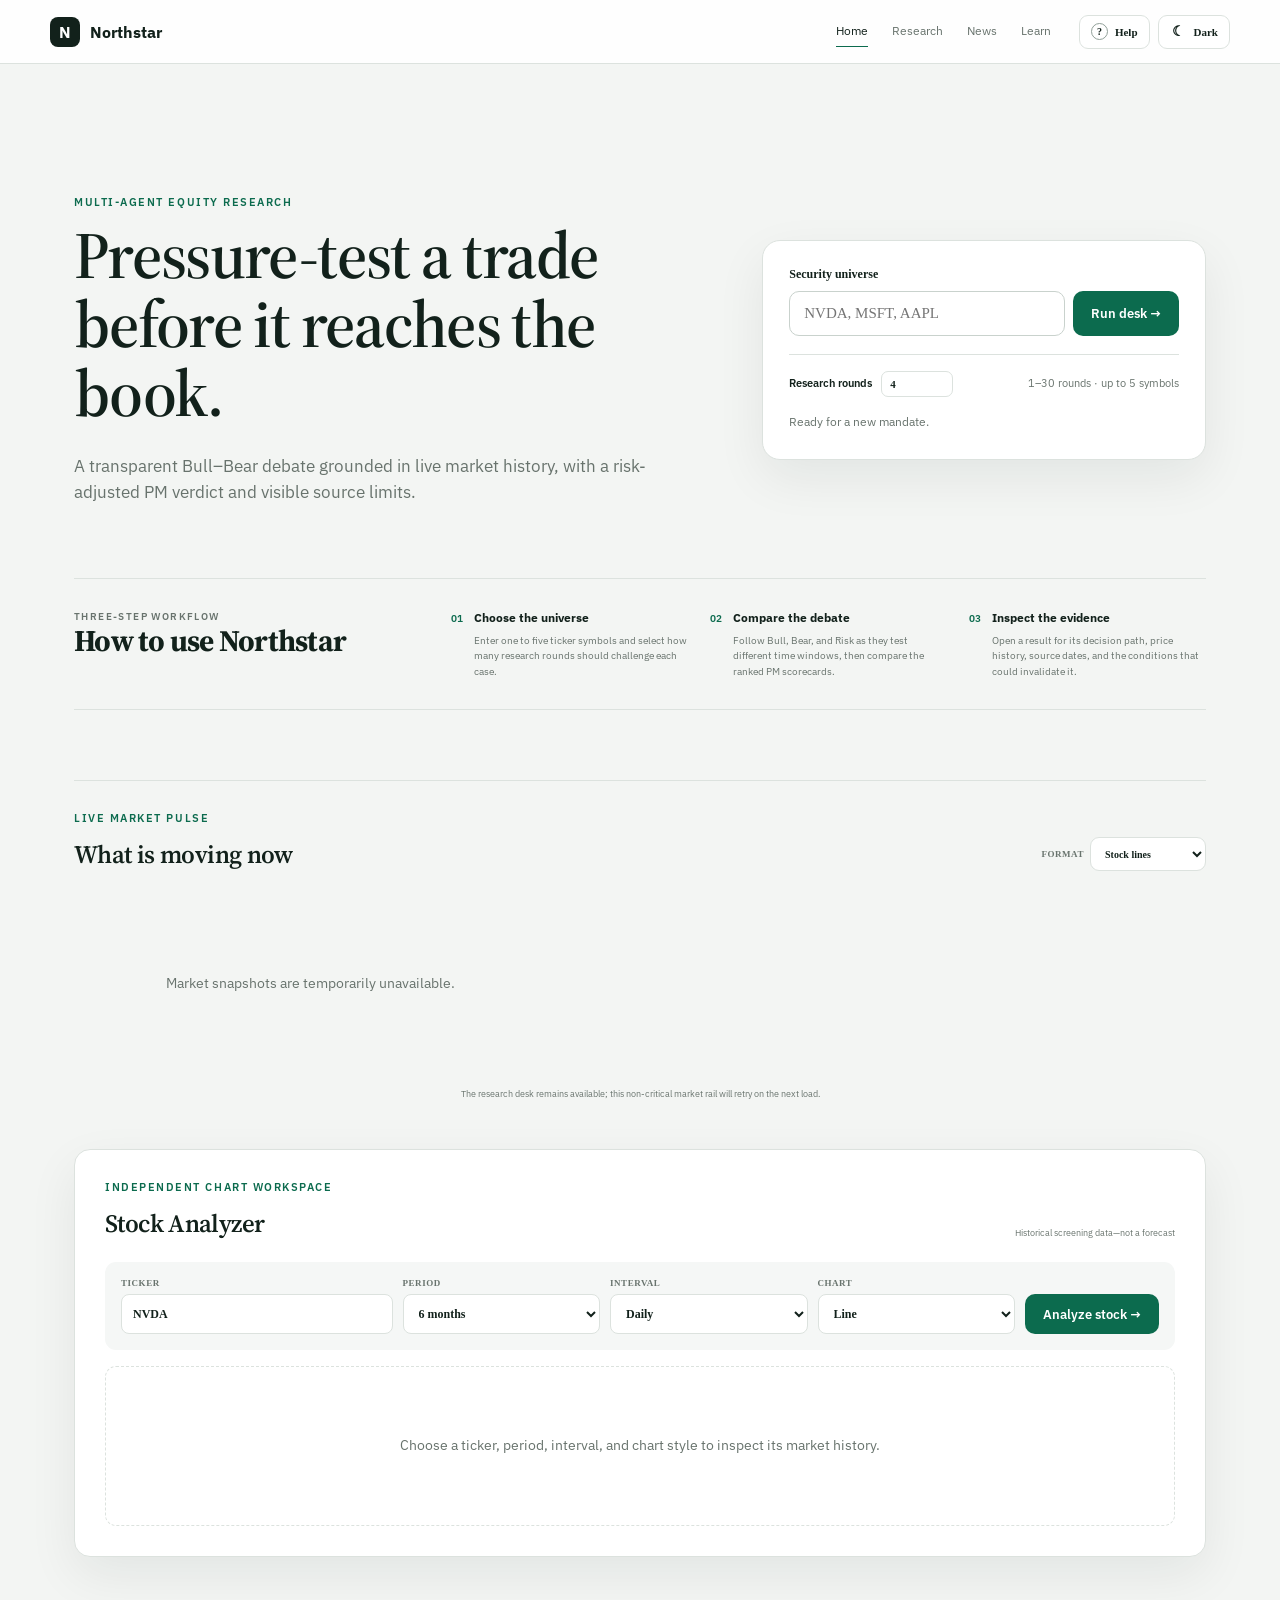
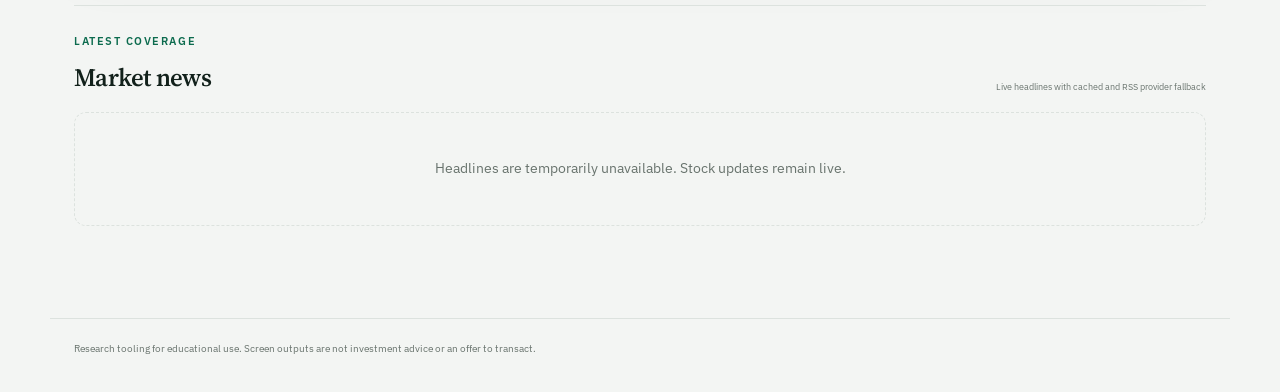
==== commit a9e5b80b: "Unify navigation and theme across pages" ====
--- a/frontend/index.html
+++ b/frontend/index.html
@@ -18,13 +18,13 @@
   <link rel="preconnect" href="https://fonts.googleapis.com">
   <link rel="preconnect" href="https://fonts.gstatic.com" crossorigin>
   <link href="https://fonts.googleapis.com/css2?family=IBM+Plex+Sans:wght@400;500;600&family=Source+Serif+4:opsz,wght@8..60,500;8..60,600&display=swap" rel="stylesheet">
-  <link rel="stylesheet" href="style.css?v=20260731f">
+  <link rel="stylesheet" href="style.css?v=20260731g">
 </head>
 <body>
   <header class="topbar">
     <a class="brand" href="/" aria-label="Northstar home"><span class="brand-mark">N</span><span>Northstar</span></a>
     <nav class="primary-nav" aria-label="Primary navigation">
-      <a href="/">Home</a>
+      <a href="/" aria-current="page">Home</a>
       <a href="#workspace">Research</a>
       <a href="/news.html">News</a>
       <a href="/beginners.html">Learn</a>
@@ -176,6 +176,7 @@
       </div>
     </section>
   </div>
-  <script src="script.js?v=20260731f"></script>
+  <script src="site-shell.js?v=20260731g"></script>
+  <script src="script.js?v=20260731g"></script>
 </body>
 </html>
--- a/frontend/style.css
+++ b/frontend/style.css
@@ -110,7 +110,7 @@
 body{font-family:"IBM Plex Sans",sans-serif}
 .hero h1,.pulse-heading h2,.news-heading h2,.analyzer-heading h2,.workspace h2,.all-news-heading h1,.guide-intro h2,.news-card strong{font-family:"Source Serif 4",serif;letter-spacing:-.025em}
 .brand,button,.kicker,.section-title,.trade h3{font-family:"IBM Plex Sans",sans-serif}
-.primary-nav{display:flex;align-items:center;gap:24px;margin-left:auto;margin-right:28px}.primary-nav a{position:relative;color:var(--muted);font-size:12px;text-decoration:none}.primary-nav a:hover{color:var(--ink)}.primary-nav a:after{content:"";position:absolute;left:0;right:100%;bottom:-6px;height:1px;background:var(--green);transition:right .2s ease}.primary-nav a:hover:after{right:0}.topbar-actions{gap:8px}
+.primary-nav{display:flex;align-items:center;gap:24px;margin-left:auto;margin-right:28px}.primary-nav a{position:relative;color:var(--muted);font-size:12px;text-decoration:none}.primary-nav a:hover{color:var(--ink)}.primary-nav a:after{content:"";position:absolute;left:0;right:100%;bottom:-6px;height:1px;background:var(--green);transition:right .2s ease}.primary-nav a:hover:after{right:0}.topbar-actions{gap:8px}.help-button{text-decoration:none}
 .quick-guide{display:grid;grid-template-columns:.6fr 1.4fr;gap:54px;margin:18px 0 70px;padding:30px 0;border-top:1px solid var(--line);border-bottom:1px solid var(--line)}.guide-intro h2{margin:0;font-size:30px;line-height:1.08}.quick-guide ol{display:grid;grid-template-columns:repeat(3,1fr);gap:22px;margin:0;padding:0;list-style:none}.quick-guide li{display:grid;grid-template-columns:auto 1fr;gap:11px}.quick-guide li>span{padding-top:2px;color:var(--green);font-size:10px;font-weight:600}.quick-guide strong{display:block;margin-bottom:5px;font-size:12px}.quick-guide p{margin:0;color:var(--muted);font-size:10px;line-height:1.55}
 .desk-grid{align-items:start}.process-card,.output-card{height:min(780px,calc(100vh - 110px));min-height:600px}.debate{min-height:0;height:auto;flex:1}.output-card{display:flex;min-width:0;flex-direction:column}.results{min-width:0;min-height:0;overflow-x:hidden;overflow-y:auto;overscroll-behavior:contain;scrollbar-gutter:stable}.trade{min-width:0}.trade-top{min-width:0;gap:14px}.trade-top>div:first-child{min-width:0;flex-wrap:wrap}.trade-actions{flex:0 0 auto}.score-explanation{margin:12px 0 0;padding:11px 13px;border-left:2px solid var(--green);background:var(--surface-soft,#f3f6f4);color:var(--muted);font-size:10px}.score-explanation strong{color:var(--ink)}.score-help{display:inline-grid;width:16px;height:16px;margin-left:3px;padding:0;place-items:center;border:1px solid var(--line);border-radius:50%;background:transparent;color:var(--muted);font-size:9px;vertical-align:middle}.score-help:hover{border-color:var(--green);background:transparent;color:var(--green)}
 @media(max-width:850px){.primary-nav{gap:14px;margin-right:14px}.quick-guide{grid-template-columns:1fr;gap:22px}.process-card,.output-card{height:min(700px,calc(100vh - 90px))}}
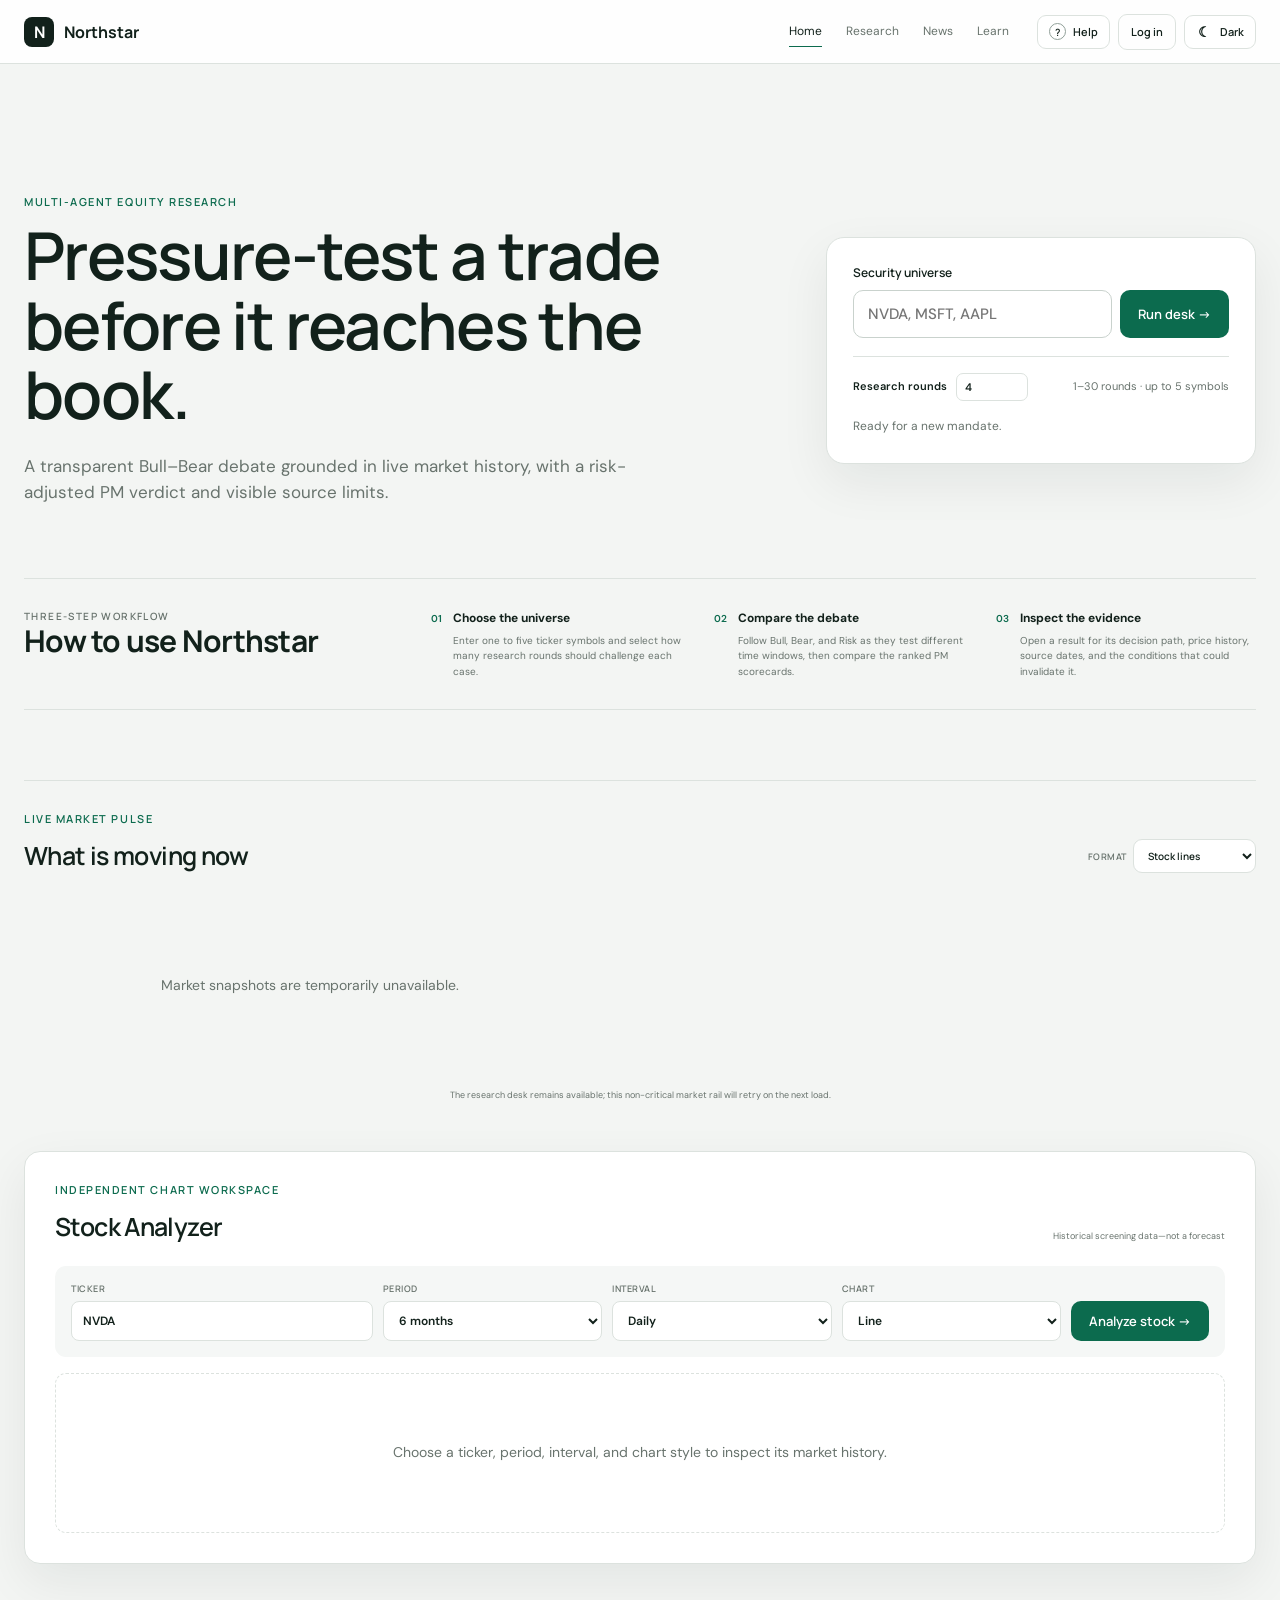
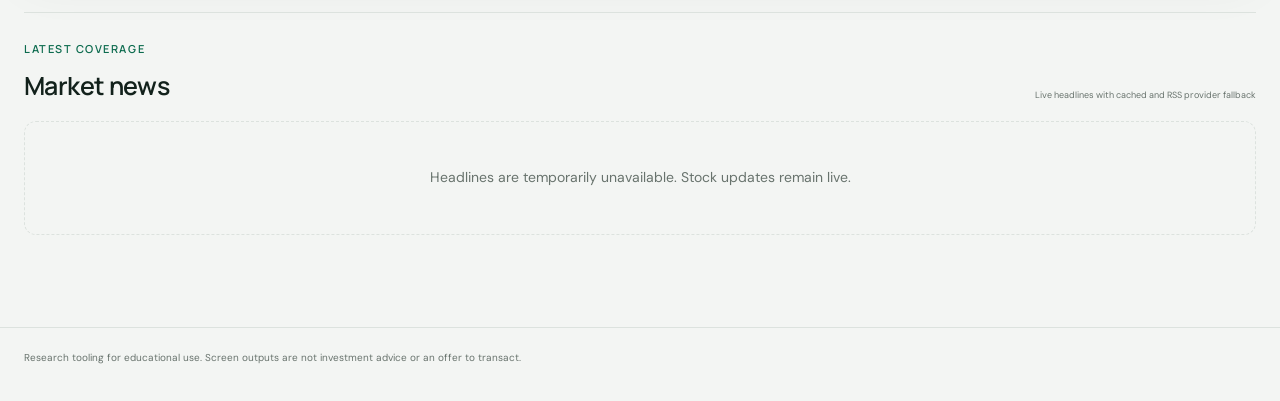
==== commit 3ab19933: "Add secure accounts and fluid responsive layout" ====
--- a/frontend/index.html
+++ b/frontend/index.html
@@ -17,8 +17,8 @@
   </script>
   <link rel="preconnect" href="https://fonts.googleapis.com">
   <link rel="preconnect" href="https://fonts.gstatic.com" crossorigin>
-  <link href="https://fonts.googleapis.com/css2?family=IBM+Plex+Sans:wght@400;500;600&family=Source+Serif+4:opsz,wght@8..60,500;8..60,600&display=swap" rel="stylesheet">
-  <link rel="stylesheet" href="style.css?v=20260731g">
+  <link href="https://fonts.googleapis.com/css2?family=DM+Sans:wght@400;500;600&family=Manrope:wght@500;600;700&display=swap" rel="stylesheet">
+  <link rel="stylesheet" href="style.css?v=20260801a">
 </head>
 <body>
   <header class="topbar">
@@ -33,6 +33,7 @@
       <button id="help-button" class="help-button" type="button" aria-label="Open guided help">
         <span aria-hidden="true">?</span> Help
       </button>
+      <a class="account-link" data-auth-link href="/login.html">Log in</a>
       <button id="theme-toggle" class="theme-toggle" type="button" aria-label="Switch to dark mode" aria-pressed="false">
         <span class="theme-icon" aria-hidden="true">☾</span>
         <span class="theme-label">Dark</span>
@@ -176,7 +177,7 @@
       </div>
     </section>
   </div>
-  <script src="site-shell.js?v=20260731g"></script>
-  <script src="script.js?v=20260731g"></script>
+  <script src="site-shell.js?v=20260801a"></script>
+  <script src="script.js?v=20260801a"></script>
 </body>
 </html>
--- a/frontend/style.css
+++ b/frontend/style.css
@@ -141,5 +141,31 @@
 .score-guide{display:grid;grid-template-columns:repeat(2,1fr);gap:10px}.score-guide article{min-height:175px;padding:17px;border:1px solid var(--line);border-radius:10px;background:var(--surface)}.sample-marker,.sample-score{display:block;width:max-content;margin-bottom:25px;padding:4px 7px;border-radius:5px;background:var(--surface-soft,#eef2ef);color:var(--green);font-size:11px;font-weight:600}.sample-score{padding:0;background:none;font:600 26px "Source Serif 4",serif}.score-guide strong{display:block;font-size:12px}.score-guide p{margin:5px 0 0;color:var(--muted);font-size:10px}
 .chart-guide{display:grid;grid-template-columns:1fr 1fr;gap:34px}.chart-key{display:grid;gap:9px}.chart-key p{display:grid;grid-template-columns:38px 1fr;gap:2px 10px;margin:0;padding:13px;border:1px solid var(--line);border-radius:9px;background:var(--surface)}.chart-key i{grid-row:1/3;align-self:center}.chart-key strong{font-size:11px}.chart-key span{color:var(--muted);font-size:9px}.key-line{display:block;width:34px;height:3px;background:var(--green)}.bear-key{background:var(--red)}.neutral-key{height:0;border-top:2px dashed var(--muted);background:none}.key-candle{display:block;width:9px;height:26px;margin:auto;background:var(--green);box-shadow:0 -6px 0 -4px var(--green),0 6px 0 -4px var(--green)}.down-key{background:var(--red);box-shadow:0 -6px 0 -4px var(--red),0 6px 0 -4px var(--red)}
 .limits-grid{display:grid;grid-template-columns:repeat(2,1fr);gap:1px;border:1px solid var(--line);background:var(--line)}.limits-grid p{margin:0;padding:16px;background:var(--surface);color:var(--muted);font-size:11px}.limits-grid p:before{content:"—";margin-right:8px;color:var(--green)}.learn-finish{grid-column:1/-1;display:flex;align-items:end;justify-content:space-between;gap:30px;margin-top:50px;padding:30px;border-radius:12px;background:var(--ink);color:var(--surface)}.learn-finish h2{margin:0;font:600 30px "Source Serif 4",serif}.learn-finish .kicker{margin-bottom:5px}.learn-finish .learn-primary{flex:0 0 auto}
+:root[data-theme="dark"] .learn-finish{border:1px solid var(--line);background:var(--surface);color:var(--ink)}
 @media(max-width:850px){.learn-contents{overflow-x:auto}.learn-contents span{display:none}.learn-contents a{white-space:nowrap}.learn-section{grid-template-columns:1fr;gap:28px}.learn-section-title{max-width:480px}}
 @media(max-width:620px){.learn-page{width:min(100% - 30px,1100px);padding-top:55px}.learn-hero h1{font-size:48px}.learn-contents{margin:0 -15px;padding-left:15px;padding-right:15px}.term-grid,.agent-guide,.score-guide,.chart-guide,.limits-grid{grid-template-columns:1fr}.learn-finish{align-items:start;flex-direction:column}.learn-actions{align-items:start;flex-direction:column}}
+
+/* Fluid desktop canvas, original Northstar type, and accounts */
+:root{--site-width:1440px}
+body{font-family:"DM Sans",sans-serif}
+.hero h1,.pulse-heading h2,.news-heading h2,.analyzer-heading h2,.workspace h2,.all-news-heading h1,.guide-intro h2,.news-card strong,.learn-hero h1,.learn-section-title h2,.learn-copy h3,.term-grid strong,.sample-score,.learn-finish h2,.auth-page h1,.auth-card h2{font-family:Manrope,sans-serif}
+.brand,button,.kicker,.section-title,.trade h3,.learn-copy code,.walkthrough-list code{font-family:Manrope,sans-serif}
+.topbar{padding-inline:max(24px,calc((100vw - var(--site-width))/2))}
+.shell,footer{max-width:var(--site-width)}
+.all-news-page{width:min(var(--site-width),calc(100% - 48px))}
+.learn-page{width:min(1280px,calc(100% - 48px))}
+.account-link{display:inline-flex;min-height:36px;padding:0 12px;align-items:center;border:1px solid var(--line);border-radius:9px;color:var(--ink);font:600 11px Manrope,sans-serif;text-decoration:none;white-space:nowrap}
+.account-link:hover,.account-link[aria-current="page"]{border-color:var(--green);color:var(--green)}
+.account-link.is-authenticated:before{content:"";width:6px;height:6px;margin-right:7px;border-radius:50%;background:var(--green)}
+
+.auth-page{display:grid;grid-template-columns:minmax(0,1fr) minmax(420px,520px);gap:clamp(50px,9vw,140px);width:min(var(--site-width),calc(100% - 48px));min-height:calc(100vh - 64px);margin:0 auto;padding:clamp(70px,10vh,130px) 0;align-items:center}
+.auth-intro{max-width:700px}.auth-intro h1{max-width:680px;margin:0;font-size:clamp(48px,5.5vw,78px);line-height:1.02;letter-spacing:-.045em}.auth-intro>p:not(.kicker){max-width:610px;margin:24px 0;color:var(--muted);font-size:16px}.auth-intro ul{display:grid;gap:9px;margin:30px 0 0;padding:0;list-style:none;color:var(--muted)}.auth-intro li:before{content:"✓";margin-right:10px;color:var(--green);font-weight:700}
+.auth-card{min-height:500px;padding:28px;border:1px solid var(--line);border-radius:18px;background:var(--surface);box-shadow:var(--shadow)}.auth-tabs{display:grid;grid-template-columns:1fr 1fr;gap:4px;padding:4px;border-radius:10px;background:var(--surface-soft,#eef2ef)}.auth-tabs button{height:38px;background:transparent;color:var(--muted)}.auth-tabs button[aria-selected="true"]{background:var(--surface);color:var(--ink);box-shadow:0 2px 8px rgba(18,33,27,.08)}
+.auth-form{display:grid;gap:17px;padding-top:30px}.auth-form[hidden],.account-panel[hidden]{display:none}.auth-form h2,.account-panel h2{margin:0;font-size:26px;letter-spacing:-.025em}.auth-form div p{margin:4px 0 5px;color:var(--muted);font-size:12px}.auth-form label{display:grid;gap:7px;color:var(--ink);font:600 11px Manrope,sans-serif}.auth-form input{width:100%;height:48px;padding:0 13px;border:1px solid var(--line);border-radius:9px;background:var(--bg);color:var(--ink);font:500 14px "DM Sans",sans-serif}.auth-form input:focus{outline:3px solid color-mix(in srgb,var(--green) 18%,transparent);border-color:var(--green)}.auth-form>button{height:48px;margin-top:3px}
+.auth-status{min-height:22px;margin:18px 0 0;color:var(--muted);font-size:11px}.auth-status[data-tone="error"]{color:var(--red)}
+.account-panel{display:flex;min-height:410px;flex-direction:column;align-items:center;justify-content:center;text-align:center}.account-avatar{display:grid;width:58px;height:58px;margin-bottom:20px;place-items:center;border-radius:16px;background:var(--ink);color:var(--surface);font:700 23px Manrope,sans-serif}.account-panel .kicker{margin-bottom:8px}.account-panel>p:not(.kicker){margin:5px 0 28px;color:var(--muted)}.account-panel>div{display:flex;gap:9px}.account-panel a,.account-panel button{display:inline-flex;min-height:42px;padding:0 16px;align-items:center;border-radius:9px;font:600 12px Manrope,sans-serif;text-decoration:none}.account-panel a{background:var(--green);color:#fff}.account-panel button{border:1px solid var(--line);background:transparent;color:var(--ink)}
+:root[data-theme="dark"] .auth-tabs{background:#171719}:root[data-theme="dark"] .auth-tabs button[aria-selected="true"],:root[data-theme="dark"] .auth-form input{background:#0d0d0f}
+
+@media(min-width:1280px){.hero{grid-template-columns:minmax(0,1.12fr) minmax(430px,.62fr);gap:clamp(72px,8vw,130px)}.desk-grid{grid-template-columns:minmax(440px,.82fr) minmax(620px,1.18fr)}}
+@media(max-width:850px){.auth-page{grid-template-columns:1fr;gap:45px;align-items:start}.auth-intro{max-width:620px}.auth-card{width:min(100%,560px)}}
+@media(max-width:620px){.topbar{padding-inline:15px}.topbar-actions{gap:5px}.account-link{max-width:80px;overflow:hidden;text-overflow:ellipsis}.auth-page{width:calc(100% - 30px);padding:48px 0 70px}.auth-intro h1{font-size:42px}.auth-intro ul{font-size:12px}.auth-card{min-height:0;padding:18px}.all-news-page,.learn-page{width:calc(100% - 30px)}}
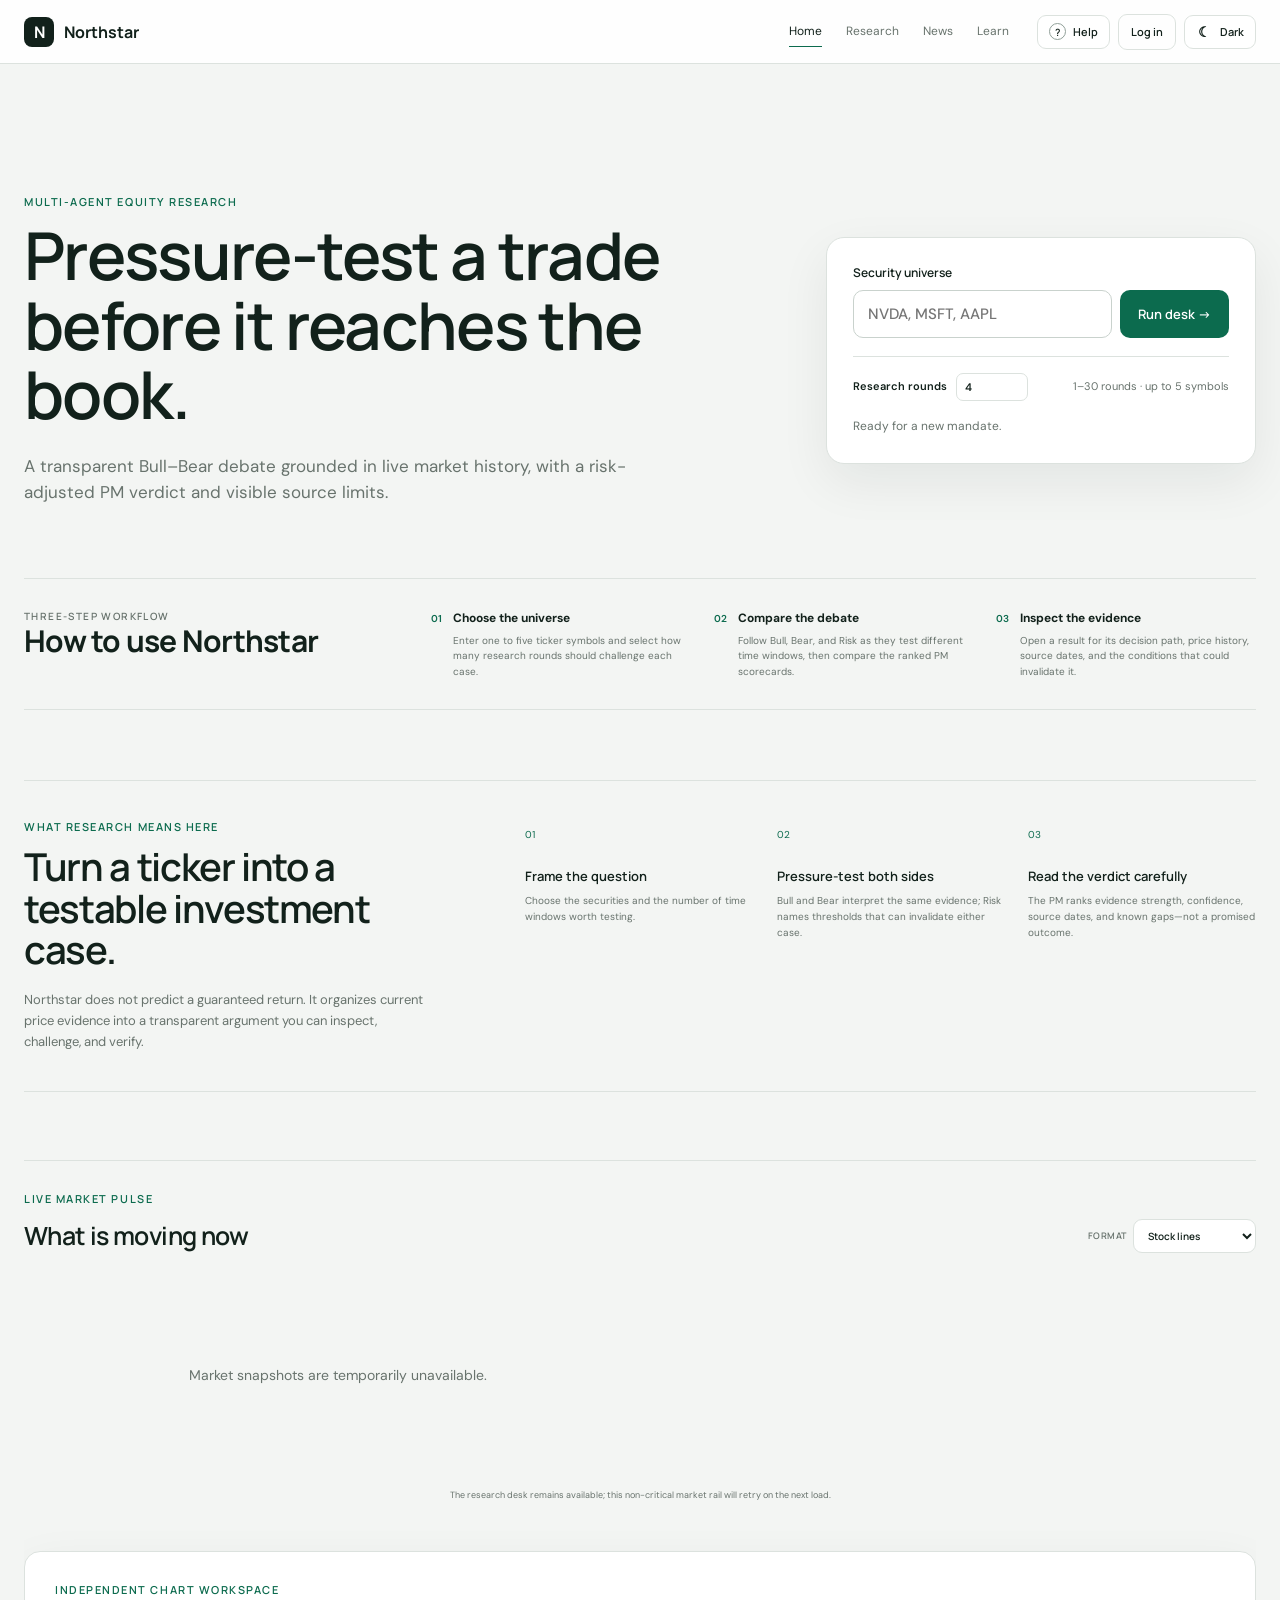
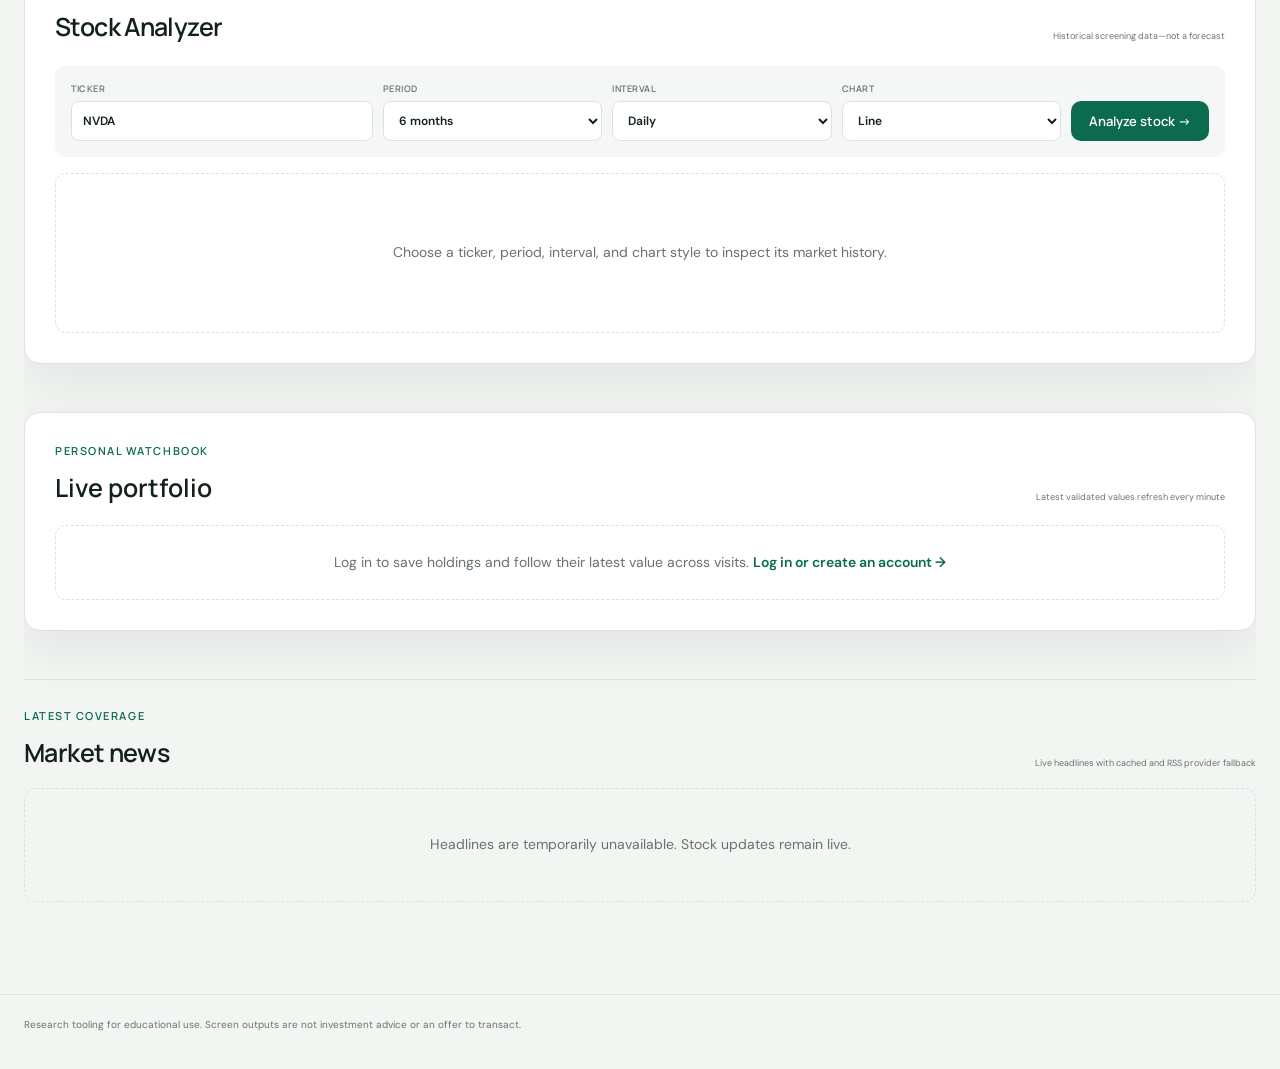
==== commit ec306663: "Add live portfolio and refine market dashboard" ====
--- a/frontend/index.html
+++ b/frontend/index.html
@@ -18,14 +18,14 @@
   <link rel="preconnect" href="https://fonts.googleapis.com">
   <link rel="preconnect" href="https://fonts.gstatic.com" crossorigin>
   <link href="https://fonts.googleapis.com/css2?family=DM+Sans:wght@400;500;600&family=Manrope:wght@500;600;700&display=swap" rel="stylesheet">
-  <link rel="stylesheet" href="style.css?v=20260801a">
+  <link rel="stylesheet" href="style.css?v=20260801b">
 </head>
 <body>
   <header class="topbar">
     <a class="brand" href="/" aria-label="Northstar home"><span class="brand-mark">N</span><span>Northstar</span></a>
     <nav class="primary-nav" aria-label="Primary navigation">
       <a href="/" aria-current="page">Home</a>
-      <a href="#workspace">Research</a>
+      <a href="#research-overview">Research</a>
       <a href="/news.html">News</a>
       <a href="/beginners.html">Learn</a>
     </nav>
@@ -72,6 +72,19 @@
       </ol>
     </section>
 
+    <section id="research-overview" class="research-overview" aria-labelledby="research-overview-title">
+      <div class="research-overview-intro">
+        <p class="kicker">What research means here</p>
+        <h2 id="research-overview-title">Turn a ticker into a testable investment case.</h2>
+        <p>Northstar does not predict a guaranteed return. It organizes current price evidence into a transparent argument you can inspect, challenge, and verify.</p>
+      </div>
+      <div class="research-pillars">
+        <article><span>01</span><strong>Frame the question</strong><p>Choose the securities and the number of time windows worth testing.</p></article>
+        <article><span>02</span><strong>Pressure-test both sides</strong><p>Bull and Bear interpret the same evidence; Risk names thresholds that can invalidate either case.</p></article>
+        <article><span>03</span><strong>Read the verdict carefully</strong><p>The PM ranks evidence strength, confidence, source dates, and known gaps—not a promised outcome.</p></article>
+      </div>
+    </section>
+
     <section id="market-pulse" class="market-pulse" aria-labelledby="pulse-title">
       <div class="pulse-heading">
         <div>
@@ -113,6 +126,23 @@
         </div>
       </section>
 
+      <section id="portfolio" class="portfolio" aria-labelledby="portfolio-title">
+        <div class="portfolio-heading">
+          <div><p class="kicker">Personal watchbook</p><h2 id="portfolio-title">Live portfolio</h2></div>
+          <span id="portfolio-refresh">Latest validated values refresh every minute</span>
+        </div>
+        <div id="portfolio-gate" class="portfolio-gate">Log in to save holdings and follow their latest value across visits. <a href="/login.html">Log in or create an account →</a></div>
+        <div id="portfolio-workspace" hidden>
+          <form id="portfolio-form" class="portfolio-form">
+            <label>Ticker<input id="portfolio-symbol" maxlength="10" placeholder="NVDA" required></label>
+            <label>Shares<input id="portfolio-shares" type="number" min="0.0001" max="1000000" step="any" placeholder="10" required></label>
+            <label>Average cost <small>optional</small><input id="portfolio-cost" type="number" min="0.01" step="any" placeholder="185.00"></label>
+            <button type="submit">Add or update →</button>
+          </form>
+          <div id="portfolio-output" class="portfolio-output" aria-live="polite"></div>
+        </div>
+      </section>
+
       <div class="news-heading">
         <div><p class="kicker">Latest coverage</p><h2>Market news</h2></div>
         <span>Live headlines with cached and RSS provider fallback</span>
@@ -177,7 +207,7 @@
       </div>
     </section>
   </div>
-  <script src="site-shell.js?v=20260801a"></script>
-  <script src="script.js?v=20260801a"></script>
+  <script src="site-shell.js?v=20260801b"></script>
+  <script src="script.js?v=20260801b"></script>
 </body>
 </html>
--- a/frontend/style.css
+++ b/frontend/style.css
@@ -169,3 +169,16 @@
 @media(min-width:1280px){.hero{grid-template-columns:minmax(0,1.12fr) minmax(430px,.62fr);gap:clamp(72px,8vw,130px)}.desk-grid{grid-template-columns:minmax(440px,.82fr) minmax(620px,1.18fr)}}
 @media(max-width:850px){.auth-page{grid-template-columns:1fr;gap:45px;align-items:start}.auth-intro{max-width:620px}.auth-card{width:min(100%,560px)}}
 @media(max-width:620px){.topbar{padding-inline:15px}.topbar-actions{gap:5px}.account-link{max-width:80px;overflow:hidden;text-overflow:ellipsis}.auth-page{width:calc(100% - 30px);padding:48px 0 70px}.auth-intro h1{font-size:42px}.auth-intro ul{font-size:12px}.auth-card{min-height:0;padding:18px}.all-news-page,.learn-page{width:calc(100% - 30px)}}
+
+/* Contained live data canvas, research overview, and portfolio */
+.research-overview{display:grid;grid-template-columns:minmax(280px,.72fr) minmax(0,1.28fr);gap:clamp(40px,7vw,100px);margin:18px 0 68px;padding:38px 0;border-top:1px solid var(--line);border-bottom:1px solid var(--line);scroll-margin-top:90px}
+.research-overview-intro h2{max-width:560px;margin:0;font:600 clamp(28px,3vw,42px)/1.08 Manrope,sans-serif;letter-spacing:-.035em}.research-overview-intro>p:last-child{max-width:570px;margin:18px 0 0;color:var(--muted);font-size:13px;line-height:1.65}
+.research-pillars{display:grid;grid-template-columns:repeat(3,1fr);gap:24px}.research-pillars article{padding-top:8px}.research-pillars span{display:block;margin-bottom:24px;color:var(--green);font-size:10px}.research-pillars strong{display:block;font:600 13px Manrope,sans-serif}.research-pillars p{margin:8px 0 0;color:var(--muted);font-size:10px;line-height:1.6}
+.market-pulse{overflow:hidden}.pulse-viewport{width:100%;margin:20px 0 0;padding:28px 54px;overflow-x:auto;-webkit-mask-image:linear-gradient(90deg,transparent 0,#000 6%,#000 94%,transparent 100%);mask-image:linear-gradient(90deg,transparent 0,#000 6%,#000 94%,transparent 100%)}
+.pulse-track{gap:28px}.pulse-card{flex-basis:min(340px,72vw)}.pulse-card.is-active{transform:scale(1.035)}
+.analyzer-grid{opacity:.82}.analyzer-grid-vertical{opacity:.45;stroke-dasharray:2 5}
+.news-card.news-fill-full{grid-column:span 12}.news-card.news-fill-half{grid-column:span 6}.news-card.news-fill-full.no-image,.news-card.news-fill-half.no-image{min-height:220px}
+.portfolio{margin-top:48px;padding:30px;border:1px solid var(--line);border-radius:16px;background:var(--surface);box-shadow:var(--shadow)}.portfolio-heading{display:flex;align-items:end;justify-content:space-between;gap:24px}.portfolio-heading h2{margin:0;font:600 25px Manrope,sans-serif}.portfolio-heading>span{color:var(--muted);font-size:9px}.portfolio-gate,.portfolio-empty{margin-top:20px;padding:26px;border:1px dashed var(--line);border-radius:11px;color:var(--muted);text-align:center}.portfolio-gate a{color:var(--green);font-weight:600;text-decoration:none}.portfolio-form{display:grid;grid-template-columns:1fr 1fr 1fr auto;gap:10px;align-items:end;margin-top:22px;padding:16px;border-radius:11px;background:var(--surface-soft,#f5f7f6)}.portfolio-form label{display:grid;gap:6px;color:var(--muted);font:600 9px Manrope,sans-serif;text-transform:uppercase;letter-spacing:.06em}.portfolio-form label small{display:inline;font-weight:400;text-transform:none}.portfolio-form input{height:40px;padding:0 11px;border:1px solid var(--line);border-radius:8px;background:var(--surface);color:var(--ink)}.portfolio-form button{height:40px}.portfolio-summary{display:grid;grid-template-columns:repeat(3,1fr);margin-top:18px;border:1px solid var(--line);border-radius:10px;overflow:hidden}.portfolio-summary>div{display:grid;gap:4px;padding:16px;border-left:1px solid var(--line)}.portfolio-summary>div:first-child{border-left:0}.portfolio-summary span,.portfolio-list span{color:var(--muted);font-size:9px;text-transform:uppercase;letter-spacing:.05em}.portfolio-summary strong{font:600 18px Manrope,sans-serif}.portfolio-list{margin-top:12px;border:1px solid var(--line);border-radius:10px;overflow:hidden}.portfolio-list article{display:grid;grid-template-columns:1.1fr repeat(3,1fr) auto;gap:16px;align-items:center;padding:14px 16px;border-top:1px solid var(--line)}.portfolio-list article:first-child{border-top:0}.portfolio-list article>div{display:grid;gap:3px}.portfolio-list article strong{font-size:11px}.portfolio-symbol,.portfolio-remove{background:transparent}.portfolio-symbol{display:grid;gap:2px;padding:0;color:var(--ink);text-align:left}.portfolio-symbol:hover{color:var(--green);background:transparent}.portfolio-symbol strong{font:700 15px Manrope}.portfolio-remove{padding:7px;color:var(--muted);font-size:9px}.portfolio-remove:hover{color:var(--red);background:transparent}
+:root[data-theme="dark"] .portfolio-form{background:#151517}
+@media(max-width:850px){.research-overview{grid-template-columns:1fr}.research-pillars{gap:16px}.portfolio-form{grid-template-columns:1fr 1fr}.portfolio-list article{grid-template-columns:1fr 1fr}.portfolio-remove{justify-self:start}.news-card.news-fill-full,.news-card.news-fill-half{grid-column:span 6}}
+@media(max-width:620px){.research-pillars{grid-template-columns:1fr}.research-pillars span{margin-bottom:8px}.pulse-viewport{padding-inline:38px;-webkit-mask-image:linear-gradient(90deg,transparent,#000 12%,#000 88%,transparent);mask-image:linear-gradient(90deg,transparent,#000 12%,#000 88%,transparent)}.pulse-track{gap:18px}.portfolio{padding:18px}.portfolio-heading{align-items:start;flex-direction:column}.portfolio-form,.portfolio-summary,.portfolio-list article{grid-template-columns:1fr}.portfolio-summary>div{border-left:0;border-top:1px solid var(--line)}.portfolio-summary>div:first-child{border-top:0}.news-card.news-fill-full,.news-card.news-fill-half{grid-column:1/-1}}
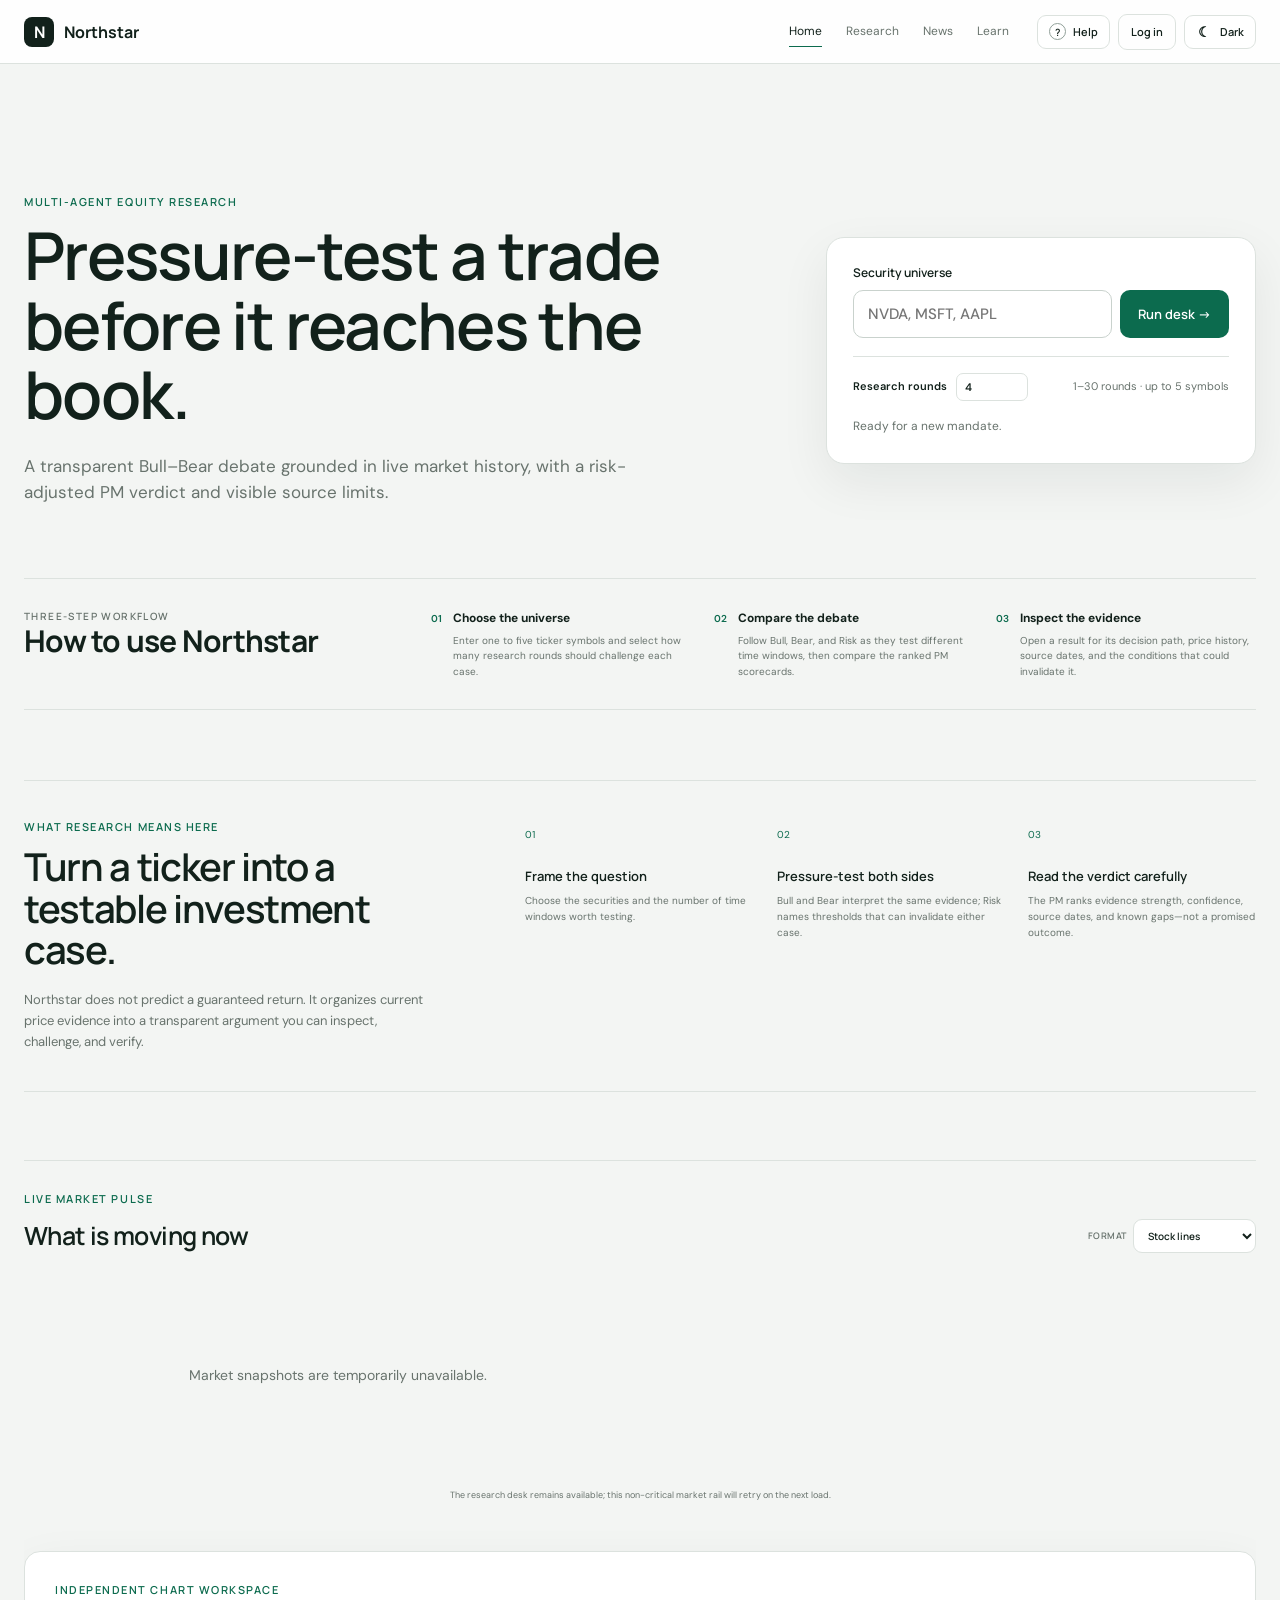
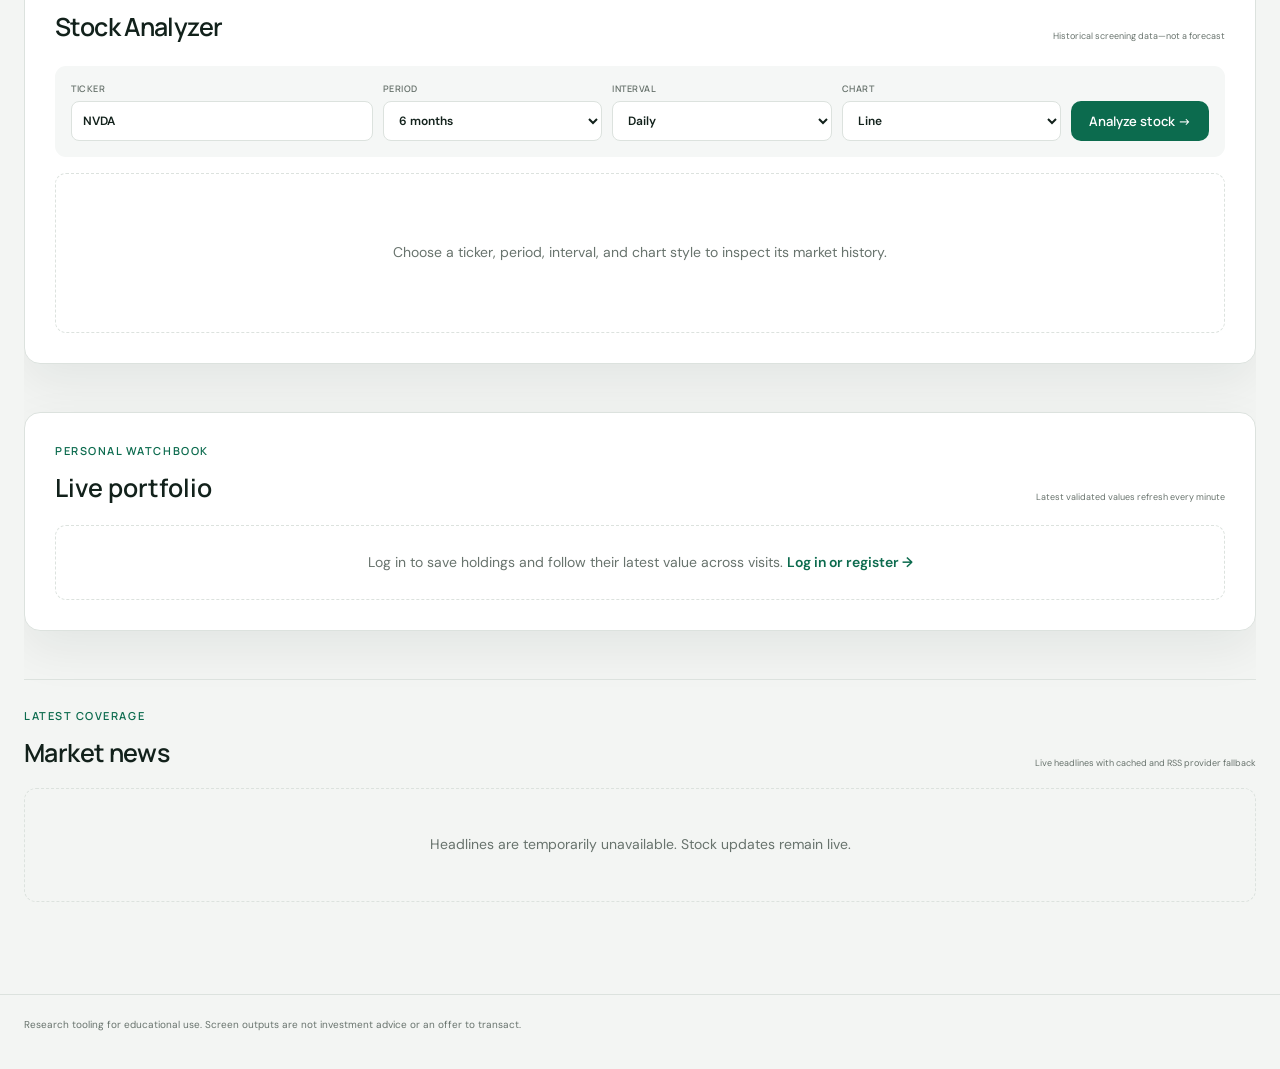
==== commit 8883001d: "Upgrade login with OAuth and research visual" ====
--- a/frontend/index.html
+++ b/frontend/index.html
@@ -18,7 +18,7 @@
   <link rel="preconnect" href="https://fonts.googleapis.com">
   <link rel="preconnect" href="https://fonts.gstatic.com" crossorigin>
   <link href="https://fonts.googleapis.com/css2?family=DM+Sans:wght@400;500;600&family=Manrope:wght@500;600;700&display=swap" rel="stylesheet">
-  <link rel="stylesheet" href="style.css?v=20260801b">
+  <link rel="stylesheet" href="style.css?v=20260801c">
 </head>
 <body>
   <header class="topbar">
@@ -131,7 +131,7 @@
           <div><p class="kicker">Personal watchbook</p><h2 id="portfolio-title">Live portfolio</h2></div>
           <span id="portfolio-refresh">Latest validated values refresh every minute</span>
         </div>
-        <div id="portfolio-gate" class="portfolio-gate">Log in to save holdings and follow their latest value across visits. <a href="/login.html">Log in or create an account →</a></div>
+        <div id="portfolio-gate" class="portfolio-gate">Log in to save holdings and follow their latest value across visits. <a href="/login.html">Log in or register →</a></div>
         <div id="portfolio-workspace" hidden>
           <form id="portfolio-form" class="portfolio-form">
             <label>Ticker<input id="portfolio-symbol" maxlength="10" placeholder="NVDA" required></label>
@@ -207,7 +207,7 @@
       </div>
     </section>
   </div>
-  <script src="site-shell.js?v=20260801b"></script>
-  <script src="script.js?v=20260801b"></script>
+  <script src="site-shell.js?v=20260801c"></script>
+  <script src="script.js?v=20260801c"></script>
 </body>
 </html>
--- a/frontend/style.css
+++ b/frontend/style.css
@@ -182,3 +182,9 @@
 :root[data-theme="dark"] .portfolio-form{background:#151517}
 @media(max-width:850px){.research-overview{grid-template-columns:1fr}.research-pillars{gap:16px}.portfolio-form{grid-template-columns:1fr 1fr}.portfolio-list article{grid-template-columns:1fr 1fr}.portfolio-remove{justify-self:start}.news-card.news-fill-full,.news-card.news-fill-half{grid-column:span 6}}
 @media(max-width:620px){.research-pillars{grid-template-columns:1fr}.research-pillars span{margin-bottom:8px}.pulse-viewport{padding-inline:38px;-webkit-mask-image:linear-gradient(90deg,transparent,#000 12%,#000 88%,transparent);mask-image:linear-gradient(90deg,transparent,#000 12%,#000 88%,transparent)}.pulse-track{gap:18px}.portfolio{padding:18px}.portfolio-heading{align-items:start;flex-direction:column}.portfolio-form,.portfolio-summary,.portfolio-list article{grid-template-columns:1fr}.portfolio-summary>div{border-left:0;border-top:1px solid var(--line)}.portfolio-summary>div:first-child{border-top:0}.news-card.news-fill-full,.news-card.news-fill-half{grid-column:1/-1}}
+
+/* Account research constellation and federated sign-in */
+.auth-intro{position:relative}.auth-visual{position:relative;width:min(100%,760px);height:320px;margin:0 0 46px;overflow:hidden;border:1px solid var(--line);border-radius:20px;background:radial-gradient(circle at 70% 30%,color-mix(in srgb,var(--green) 17%,transparent),transparent 35%),linear-gradient(145deg,var(--surface),var(--bg));box-shadow:0 30px 80px rgba(0,0,0,.12)}.auth-visual svg{position:absolute;inset:0;width:100%;height:100%}.auth-grid-line{fill:none;stroke:var(--line);stroke-width:1}.auth-signal-glow,.auth-signal{fill:none;stroke:url(#auth-line);stroke-linecap:round}.auth-signal-glow{stroke-width:18;opacity:.14;filter:blur(8px)}.auth-signal{stroke-width:3;stroke-dasharray:8 7;animation:authFlow 8s linear infinite}.auth-orbit{position:absolute;border:1px solid color-mix(in srgb,var(--green) 35%,transparent);border-radius:50%;animation:authOrbit 14s linear infinite}.auth-orbit:after{content:"";position:absolute;width:8px;height:8px;border-radius:50%;background:var(--green);box-shadow:0 0 18px var(--green)}.auth-orbit-one{right:68px;top:34px;width:170px;height:170px}.auth-orbit-one:after{left:13px;top:23px}.auth-orbit-two{right:24px;top:4px;width:250px;height:250px;animation-direction:reverse;animation-duration:21s}.auth-orbit-two:after{right:25px;bottom:37px}.auth-node{position:absolute;display:flex;align-items:center;gap:8px;padding:8px 10px;border:1px solid color-mix(in srgb,var(--green) 35%,var(--line));border-radius:10px;background:color-mix(in srgb,var(--surface) 88%,transparent);box-shadow:0 10px 28px rgba(0,0,0,.12);backdrop-filter:blur(12px)}.auth-node b{display:grid;width:30px;height:30px;place-items:center;border-radius:8px;background:var(--green-soft);color:var(--green);font:700 10px Manrope}.auth-node small{color:var(--muted);font-size:9px}.auth-node-bull{left:14%;top:61%}.auth-node-risk{left:44%;top:42%}.auth-node-risk b{background:#f8f0dd;color:var(--amber)}.auth-node-pm{right:9%;top:12%}.auth-node-pm b{background:var(--ink);color:var(--surface)}.auth-visual-caption{position:absolute;left:22px;top:20px;display:grid}.auth-visual-caption span{color:var(--green);font:700 9px Manrope;text-transform:uppercase;letter-spacing:.12em}.auth-visual-caption strong{margin-top:3px;font:600 13px Manrope}.oauth-options{display:grid;grid-template-columns:1fr 1fr;gap:9px;margin-top:24px}.oauth-button{display:flex;height:44px;align-items:center;justify-content:center;gap:9px;border:1px solid var(--line);border-radius:9px;background:var(--bg);color:var(--ink);font:600 11px Manrope;text-decoration:none}.oauth-button:hover{border-color:var(--green);background:var(--surface-soft)}.oauth-button svg{width:17px;height:17px;fill:currentColor}.google-mark{display:grid;width:18px;height:18px;place-items:center;border-radius:50%;background:conic-gradient(from -45deg,#4285f4 0 25%,#34a853 0 45%,#fbbc05 0 70%,#ea4335 0);color:#fff;font:700 10px Arial}.oauth-button.is-unavailable{opacity:.48}.auth-divider{display:flex;align-items:center;gap:10px;margin:18px 0 -10px;color:var(--muted);font-size:9px;text-transform:uppercase;letter-spacing:.08em}.auth-divider:before,.auth-divider:after{content:"";height:1px;flex:1;background:var(--line)}@keyframes authFlow{to{stroke-dashoffset:-120}}@keyframes authOrbit{to{transform:rotate(360deg)}}:root[data-theme="dark"] .auth-visual{background:radial-gradient(circle at 70% 30%,rgba(27,139,103,.2),transparent 38%),linear-gradient(145deg,#111113,#080809)}:root[data-theme="dark"] .auth-node{background:rgba(15,15,17,.82)}:root[data-theme="dark"] .oauth-button{background:#0d0d0f}
+@media(max-width:850px){.auth-visual{height:280px}.auth-page{padding-top:45px}.auth-intro>p,.auth-intro>h1,.auth-intro>ul,.auth-intro>.kicker{max-width:680px}}
+@media(max-width:620px){.auth-visual{height:230px;margin-bottom:34px}.auth-node{transform:scale(.82)}.auth-node-bull{left:5%}.auth-node-risk{left:38%}.oauth-options{grid-template-columns:1fr}}
+@media(prefers-reduced-motion:reduce){.auth-signal,.auth-orbit{animation:none}}
